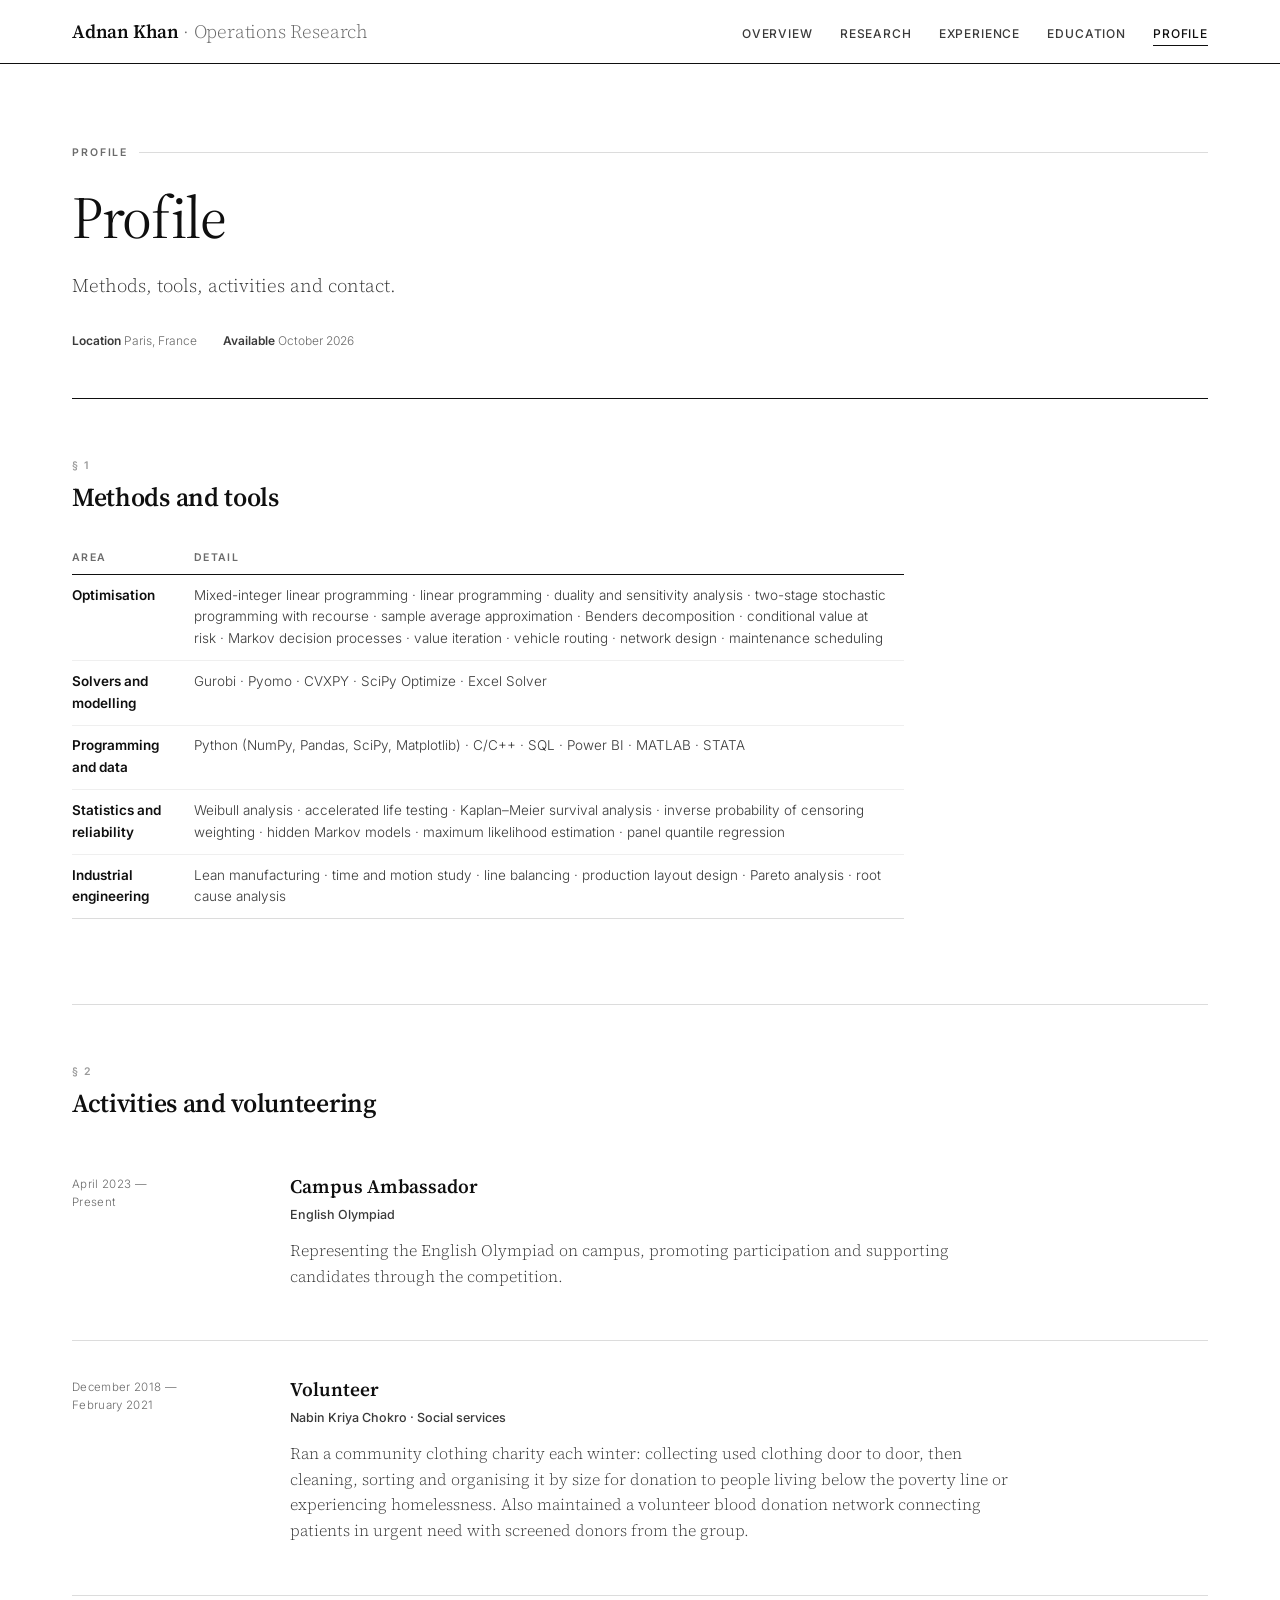
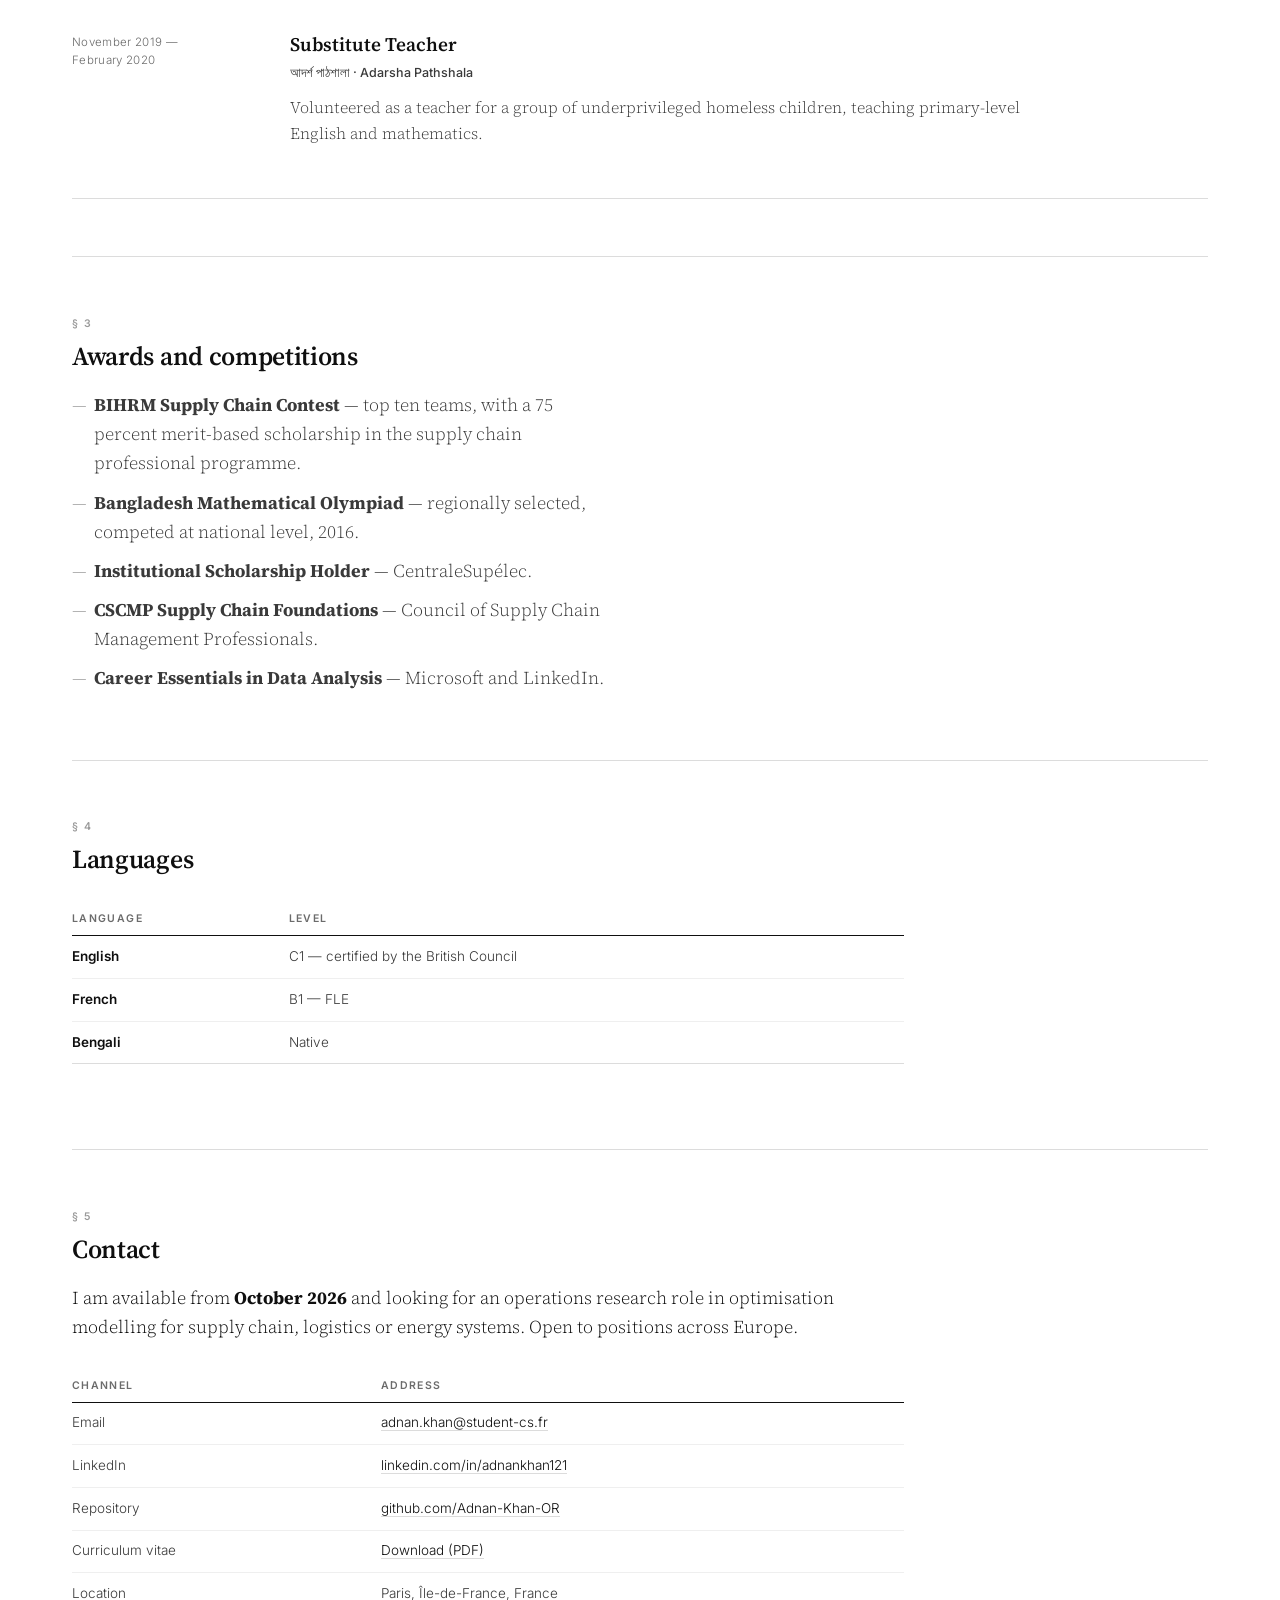
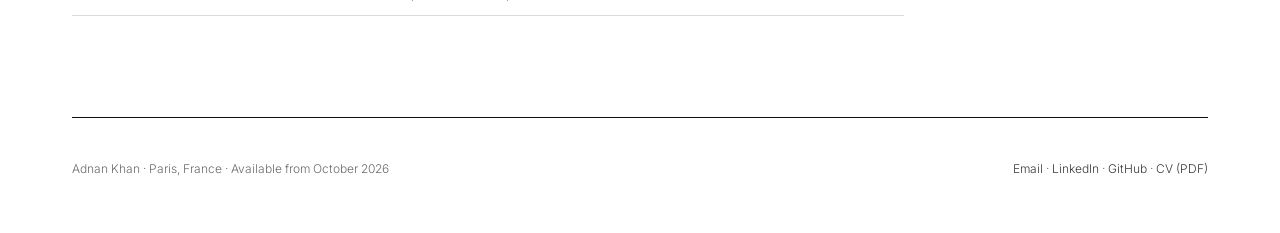
==== about.html @ 4d4992bd "Add files via upload" ====
<!DOCTYPE html>
<html lang="en"><head>
<meta charset="utf-8"><meta name="viewport" content="width=device-width,initial-scale=1">
<title>Profile · Adnan Khan</title>
<meta name="description" content="Methods, tools, activities and contact.">
<link rel="stylesheet" href="style.css">
</head><body>
<header class="masthead"><div class="masthead-in">
<a href="index.html" class="wordmark">Adnan Khan <span>· Operations Research</span></a>
<button class="menu-btn" id="mb">Menu</button>
<nav id="nv"><a href="index.html">Overview</a><a href="research.html">Research</a><a href="experience.html">Experience</a><a href="education.html">Education</a><a href="about.html" aria-current="page">Profile</a></nav>
</div></header>
<div class="container"><div class="page-head"><div class="folio">Profile</div><h1>Profile</h1><p class="standfirst">Methods, tools, activities and contact.</p><div class="byline"><span><b>Location</b> Paris, France</span><span><b>Available</b> October 2026</span></div></div></div><div class="container"><section class="sheet"><div class="sec-no">§ 1</div><h2>Methods and tools</h2><table>
<tr><th>Area</th><th>Detail</th></tr>
<tr><td><b>Optimisation</b></td><td>Mixed-integer linear programming · linear programming · duality and sensitivity analysis · two-stage stochastic programming with recourse · sample average approximation · Benders decomposition · conditional value at risk · Markov decision processes · value iteration · vehicle routing · network design · maintenance scheduling</td></tr>
<tr><td><b>Solvers and modelling</b></td><td>Gurobi · Pyomo · CVXPY · SciPy Optimize · Excel Solver</td></tr>
<tr><td><b>Programming and data</b></td><td>Python (NumPy, Pandas, SciPy, Matplotlib) · C/C++ · SQL · Power BI · MATLAB · STATA</td></tr>
<tr><td><b>Statistics and reliability</b></td><td>Weibull analysis · accelerated life testing · Kaplan–Meier survival analysis · inverse probability of censoring weighting · hidden Markov models · maximum likelihood estimation · panel quantile regression</td></tr>
<tr><td><b>Industrial engineering</b></td><td>Lean manufacturing · time and motion study · line balancing · production layout design · Pareto analysis · root cause analysis</td></tr></table></section><section class="sheet"><div class="sec-no">§ 2</div><h2>Activities and volunteering</h2>
<div class="record"><div class="when">April 2023 —<br>Present</div><div><h3>Campus Ambassador</h3><div class="org">English Olympiad</div>
<p>Representing the English Olympiad on campus, promoting participation and supporting candidates through the competition.</p></div></div>
<div class="record"><div class="when">December 2018 —<br>February 2021</div><div><h3>Volunteer</h3><div class="org">Nabin Kriya Chokro · Social services</div>
<p>Ran a community clothing charity each winter: collecting used clothing door to door, then cleaning, sorting and organising it by size for donation to people living below the poverty line or experiencing homelessness. Also maintained a volunteer blood donation network connecting patients in urgent need with screened donors from the group.</p></div></div>
<div class="record"><div class="when">November 2019 —<br>February 2020</div><div><h3>Substitute Teacher</h3><div class="org">আদর্শ পাঠশালা · Adarsha Pathshala</div>
<p>Volunteered as a teacher for a group of underprivileged homeless children, teaching primary-level English and mathematics.</p></div></div></section><section class="sheet"><div class="sec-no">§ 3</div><h2>Awards and competitions</h2><ul class="plain">
<li><b>BIHRM Supply Chain Contest</b> — top ten teams, with a 75 percent merit-based scholarship in the supply chain professional programme.</li>
<li><b>Bangladesh Mathematical Olympiad</b> — regionally selected, competed at national level, 2016.</li>
<li><b>Institutional Scholarship Holder</b> — CentraleSupélec.</li>
<li><b>CSCMP Supply Chain Foundations</b> — Council of Supply Chain Management Professionals.</li>
<li><b>Career Essentials in Data Analysis</b> — Microsoft and LinkedIn.</li></ul></section><section class="sheet"><div class="sec-no">§ 4</div><h2>Languages</h2><table><tr><th>Language</th><th>Level</th></tr>
<tr><td><b>English</b></td><td>C1 — certified by the British Council</td></tr>
<tr><td><b>French</b></td><td>B1 — FLE</td></tr>
<tr><td><b>Bengali</b></td><td>Native</td></tr></table></section><section class="sheet"><div class="sec-no">§ 5</div><h2>Contact</h2><p class="wide">I am available from <b>October 2026</b> and looking for an operations research role in optimisation modelling for supply chain, logistics or energy systems. Open to positions across Europe.</p>
<table><tr><th>Channel</th><th>Address</th></tr>
<tr><td>Email</td><td><a href="mailto:adnan.khan@student-cs.fr">adnan.khan@student-cs.fr</a></td></tr>
<tr><td>LinkedIn</td><td><a href="https://linkedin.com/in/adnankhan121">linkedin.com/in/adnankhan121</a></td></tr>
<tr><td>Repository</td><td><a href="https://github.com/Adnan-Khan-OR">github.com/Adnan-Khan-OR</a></td></tr>
<tr><td>Curriculum vitae</td><td><a href="Adnan-Khan-CV.pdf">Download (PDF)</a></td></tr>
<tr><td>Location</td><td>Paris, Île-de-France, France</td></tr></table></section></div>
<div class="container"><div class="colophon">
<span>Adnan Khan · Paris, France · Available from October 2026</span>
<span><a href="mailto:adnan.khan@student-cs.fr">Email</a> · <a href="https://linkedin.com/in/adnankhan121">LinkedIn</a> · <a href="https://github.com/Adnan-Khan-OR">GitHub</a> · <a href="Adnan-Khan-CV.pdf">CV (PDF)</a></span>
</div></div>
<script>document.getElementById('mb').onclick=()=>document.getElementById('nv').classList.toggle('open');</script>
</body></html>
---- style.css ----
/* Adnan Khan — academic/journal portfolio. Black and white only. */
@import url('https://fonts.googleapis.com/css2?family=Source+Serif+4:ital,opsz,wght@0,8..60,300;0,8..60,400;0,8..60,600;0,8..60,700;1,8..60,300;1,8..60,400&family=Inter:wght@400;500;600&display=swap');

:root{
  --paper:#FFFFFF; --ink:#0F0F0F; --ink-2:#3A3A3A; --ink-3:#6B6B6B; --ink-4:#9A9A9A;
  --rule:#DCDCDC; --rule-2:#EFEFEF; --wash:#F7F7F5;
  --serif:'Source Serif 4',Georgia,'Times New Roman',serif;
  --sans:'Inter',system-ui,-apple-system,sans-serif;
  --measure:34rem;
}
*{box-sizing:border-box;margin:0;padding:0}
html{-webkit-text-size-adjust:100%}
body{background:var(--paper);color:var(--ink);font-family:var(--serif);font-size:18px;line-height:1.62;
  font-weight:300;-webkit-font-smoothing:antialiased;text-rendering:optimizeLegibility}
img{max-width:100%;display:block}
a{color:var(--ink);text-decoration:none;border-bottom:1px solid var(--rule);transition:border-color .18s}
a:hover{border-bottom-color:var(--ink)}

.label{font-family:var(--sans);font-size:10.5px;font-weight:600;letter-spacing:.16em;text-transform:uppercase;color:var(--ink-3)}
.container{max-width:76rem;margin:0 auto;padding:0 2.5rem}
.narrow{max-width:var(--measure)}

/* ---------- masthead ---------- */
.masthead{border-bottom:1px solid var(--ink);position:sticky;top:0;background:var(--paper);z-index:60}
.masthead-in{max-width:76rem;margin:0 auto;padding:1rem 2.5rem;display:flex;align-items:baseline;justify-content:space-between;gap:2rem}
.wordmark{font-family:var(--serif);font-size:1.18rem;font-weight:600;letter-spacing:-.01em;border:0}
.wordmark span{font-weight:300;color:var(--ink-3)}
.masthead nav{display:flex;gap:1.7rem;flex-wrap:wrap}
.masthead nav a{font-family:var(--sans);font-size:12px;font-weight:500;letter-spacing:.07em;text-transform:uppercase;
  color:var(--ink-2);border:0;padding-bottom:2px;border-bottom:1px solid transparent}
.masthead nav a:hover,.masthead nav a[aria-current]{border-bottom-color:var(--ink);color:var(--ink)}
.menu-btn{display:none;font-family:var(--sans);font-size:12px;letter-spacing:.1em;text-transform:uppercase;
  background:none;border:1px solid var(--rule);padding:.35rem .7rem;cursor:pointer}

/* ---------- page head ---------- */
.page-head{padding:5rem 0 3rem;border-bottom:1px solid var(--ink)}
.folio{font-family:var(--sans);font-size:10.5px;font-weight:600;letter-spacing:.18em;text-transform:uppercase;
  color:var(--ink-3);margin-bottom:1.6rem;display:flex;gap:.7rem;align-items:center}
.folio::after{content:'';flex:1;height:1px;background:var(--rule)}
h1{font-family:var(--serif);font-weight:400;font-size:clamp(2.3rem,5.2vw,3.7rem);line-height:1.08;letter-spacing:-.022em;margin-bottom:1.3rem}
.standfirst{font-size:1.18rem;color:var(--ink-2);max-width:44rem;font-weight:300;line-height:1.55}
.byline{font-family:var(--sans);font-size:12px;color:var(--ink-3);margin-top:1.9rem;display:flex;gap:1.6rem;flex-wrap:wrap}
.byline b{font-weight:600;color:var(--ink-2)}

/* ---------- structure ---------- */
section.sheet{padding:3.6rem 0;border-bottom:1px solid var(--rule)}
section.sheet:last-of-type{border-bottom:0}
.sec-no{font-family:var(--sans);font-size:10.5px;font-weight:600;letter-spacing:.16em;color:var(--ink-4);margin-bottom:.55rem}
h2{font-family:var(--serif);font-weight:600;font-size:1.62rem;letter-spacing:-.012em;margin-bottom:1.15rem;line-height:1.2}
h3{font-family:var(--serif);font-weight:600;font-size:1.16rem;margin:2rem 0 .6rem}
p{margin-bottom:1.05rem;max-width:var(--measure)}
p.wide{max-width:52rem}
.lead::first-letter{font-size:3.1rem;line-height:.82;float:left;padding:.1rem .55rem .1rem 0;font-weight:400}

/* two column */
.cols{display:grid;grid-template-columns:1fr 1fr;gap:3.2rem}
.cols-side{display:grid;grid-template-columns:1fr 17rem;gap:3.4rem;align-items:start}
.aside{font-family:var(--sans);font-size:13px;line-height:1.6;color:var(--ink-2);border-top:2px solid var(--ink);padding-top:.9rem}
.aside dt{font-size:10.5px;font-weight:600;letter-spacing:.13em;text-transform:uppercase;color:var(--ink-4);margin-top:1.05rem}
.aside dt:first-child{margin-top:0}
.aside dd{margin-bottom:.15rem}

/* figures */
figure{margin:2.1rem 0;max-width:52rem}
figure img{border:1px solid var(--rule)}
figcaption{font-family:var(--sans);font-size:12.5px;color:var(--ink-3);margin-top:.7rem;line-height:1.5;padding-left:0}
figcaption b{color:var(--ink);font-weight:600}
.fig-frame{border:1px solid var(--rule);padding:1.6rem;background:var(--paper)}

/* data table */
table{width:100%;border-collapse:collapse;margin:1.7rem 0;font-family:var(--sans);font-size:13.5px;max-width:52rem}
th{text-align:left;font-weight:600;font-size:10.5px;letter-spacing:.13em;text-transform:uppercase;color:var(--ink-3);
  border-bottom:1.5px solid var(--ink);padding:.5rem .9rem .5rem 0}
td{padding:.62rem .9rem .62rem 0;border-bottom:1px solid var(--rule-2);color:var(--ink-2);vertical-align:top}
td b{color:var(--ink);font-weight:600}
tr:last-child td{border-bottom:1px solid var(--rule)}

/* metrics */
.metrics{display:grid;grid-template-columns:repeat(auto-fit,minmax(9.5rem,1fr));gap:0;border-top:2px solid var(--ink);
  border-bottom:1px solid var(--rule);margin:2rem 0;max-width:52rem}
.metric{padding:1.15rem 1.3rem 1.15rem 0;border-right:1px solid var(--rule-2)}
.metric:last-child{border-right:0}
.metric .n{font-family:var(--serif);font-size:1.85rem;font-weight:400;line-height:1;letter-spacing:-.02em}
.metric .l{font-family:var(--sans);font-size:10.5px;font-weight:500;letter-spacing:.1em;text-transform:uppercase;color:var(--ink-3);margin-top:.42rem}

/* lists */
ul.plain{list-style:none;max-width:var(--measure)}
ul.plain li{padding-left:1.4rem;position:relative;margin-bottom:.62rem;color:var(--ink-2)}
ul.plain li::before{content:'—';position:absolute;left:0;color:var(--ink-4)}
ol.num{list-style:none;counter-reset:n;max-width:var(--measure)}
ol.num li{counter-increment:n;padding-left:2.1rem;position:relative;margin-bottom:.8rem;color:var(--ink-2)}
ol.num li::before{content:counter(n,decimal-leading-zero);position:absolute;left:0;font-family:var(--sans);
  font-size:11px;font-weight:600;color:var(--ink-4);top:.28rem;letter-spacing:.06em}

/* index listing */
.entry{display:grid;grid-template-columns:3.2rem 1fr 8.5rem;gap:1.6rem;padding:1.75rem 0;border-bottom:1px solid var(--rule);align-items:baseline}
.entry:first-of-type{border-top:1px solid var(--ink)}
.entry .idx{font-family:var(--sans);font-size:11px;font-weight:600;color:var(--ink-4);letter-spacing:.06em}
.entry h3{margin:0 0 .3rem;font-size:1.2rem}
.entry h3 a{border:0}
.entry h3 a:hover{border-bottom:1px solid var(--ink)}
.entry p{font-size:.95rem;color:var(--ink-3);margin:0;max-width:42rem}
.entry .when{font-family:var(--sans);font-size:11.5px;color:var(--ink-3);text-align:right;letter-spacing:.03em}
.keys{display:flex;gap:.5rem;flex-wrap:wrap;margin-top:.6rem}
.key{font-family:var(--sans);font-size:10.5px;letter-spacing:.05em;color:var(--ink-3);border:1px solid var(--rule);padding:.16rem .5rem}

/* timeline */
.record{display:grid;grid-template-columns:11rem 1fr;gap:2.6rem;padding:2.1rem 0;border-bottom:1px solid var(--rule)}
.record:first-of-type{border-top:1px solid var(--ink)}
.record .when{font-family:var(--sans);font-size:11.5px;color:var(--ink-3);letter-spacing:.03em;line-height:1.55;padding-top:.3rem}
.record h3{margin:0 0 .18rem;font-size:1.2rem}
.record .org{font-family:var(--sans);font-size:12.5px;color:var(--ink-2);margin-bottom:.75rem;font-weight:500}
.record p{max-width:46rem;font-size:1rem;color:var(--ink-2)}

/* diagram */
.diagram{border:1px solid var(--rule);padding:2rem 1.4rem;margin:2.1rem 0;max-width:52rem;overflow-x:auto}
.diagram svg{width:100%;height:auto;min-width:520px;display:block}

/* pull quote / note */
.note{border-left:2px solid var(--ink);padding:.15rem 0 .15rem 1.3rem;margin:1.9rem 0;max-width:44rem;
  font-size:.98rem;color:var(--ink-2);font-style:italic}
.footnote{font-family:var(--sans);font-size:12.5px;color:var(--ink-3);border-top:1px solid var(--rule);
  padding-top:1rem;margin-top:2.6rem;max-width:52rem;line-height:1.6}

/* prev/next */
.pager{display:flex;justify-content:space-between;gap:2rem;padding:2.6rem 0;border-top:1px solid var(--ink);margin-top:1rem}
.pager a{font-family:var(--sans);font-size:12px;letter-spacing:.06em;text-transform:uppercase;border:0;color:var(--ink-2)}
.pager a:hover{color:var(--ink)}

/* colophon */
.colophon{border-top:1px solid var(--ink);padding:2.6rem 0 3.4rem;margin-top:1rem;
  font-family:var(--sans);font-size:12px;color:var(--ink-3);display:flex;justify-content:space-between;gap:2rem;flex-wrap:wrap}
.colophon a{border:0;color:var(--ink-2)}
.colophon a:hover{border-bottom:1px solid var(--ink-3)}

/* placeholder for user assets */
.slot{border:1px dashed var(--ink-4);background:var(--wash);padding:2.2rem 1.4rem;text-align:center;
  font-family:var(--sans);font-size:12px;color:var(--ink-3);letter-spacing:.04em;margin:1.6rem 0;max-width:52rem}

@media(max-width:860px){
  body{font-size:17px}
  .container,.masthead-in{padding-left:1.4rem;padding-right:1.4rem}
  .cols,.cols-side{grid-template-columns:1fr;gap:2.2rem}
  .entry{grid-template-columns:2.2rem 1fr;gap:1rem}
  .entry .when{grid-column:2;text-align:left;margin-top:.4rem}
  .record{grid-template-columns:1fr;gap:.6rem}
  .masthead nav{display:none;width:100%;flex-direction:column;gap:.9rem;padding:1rem 0 .3rem}
  .masthead nav.open{display:flex}
  .masthead-in{flex-wrap:wrap}
  .menu-btn{display:block}
  .page-head{padding:3rem 0 2rem}
}
@media print{.masthead,.pager,.menu-btn{display:none}body{font-size:11pt}}

/* ---------- photography ---------- */
.photo,.pgrid-2 img,.pgrid-3 img,.hero-photo img{
  filter:grayscale(1) contrast(1.04);transition:filter .5s ease}
.photo:hover,.pgrid-2 figure:hover img,.pgrid-3 figure:hover img,.hero-photo:hover img{filter:grayscale(0) contrast(1)}
.hero-grid{display:grid;grid-template-columns:1fr 20rem;gap:3.4rem;align-items:end}
.hero-photo{position:relative}
.hero-photo img{width:100%;border:1px solid var(--rule)}
.hero-photo figcaption{margin-top:.55rem}
.plate{margin:2.2rem 0;max-width:52rem}
.plate img{width:100%;border:1px solid var(--rule)}
.pgrid-2{display:grid;grid-template-columns:1fr 1fr;gap:1.4rem;margin:2.2rem 0;max-width:52rem}
.pgrid-3{display:grid;grid-template-columns:repeat(3,1fr);gap:1.1rem;margin:2.2rem 0;max-width:52rem}
.pgrid-2 figure,.pgrid-3 figure{margin:0}
.pgrid-2 img,.pgrid-3 img{width:100%;height:100%;object-fit:cover;aspect-ratio:4/3;border:1px solid var(--rule)}
.pgrid-3 img{aspect-ratio:1/1}
.ed-photo{float:right;width:13rem;margin:0 0 1.2rem 2rem}
.ed-photo img{width:100%;border:1px solid var(--rule);filter:grayscale(1) contrast(1.04);transition:filter .5s}
.ed-photo:hover img{filter:grayscale(0)}
.ed-photo figcaption{font-family:var(--sans);font-size:11px;color:var(--ink-4);margin-top:.4rem;line-height:1.4}
@media(max-width:860px){
  .hero-grid{grid-template-columns:1fr}
  .hero-photo{max-width:16rem}
  .pgrid-3{grid-template-columns:1fr 1fr}
  .ed-photo{float:none;width:100%;max-width:20rem;margin:1.2rem 0}
}
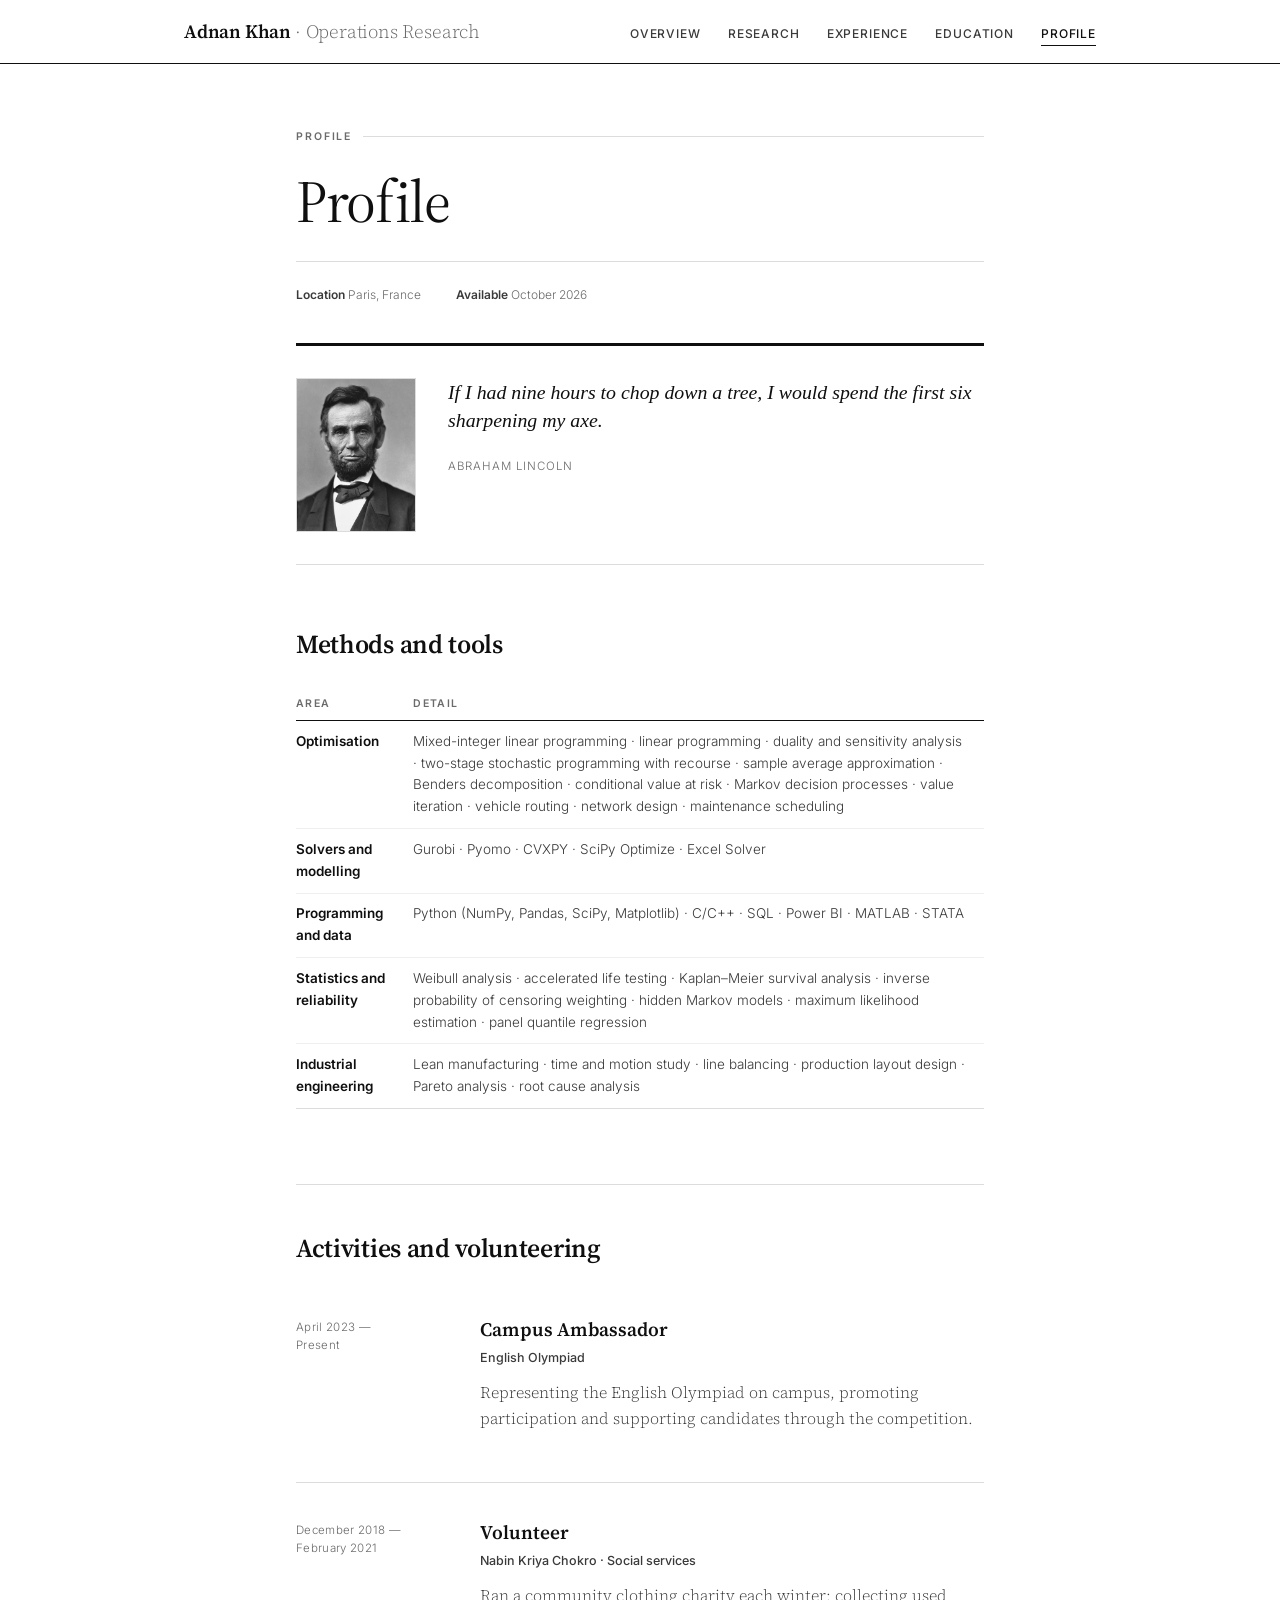
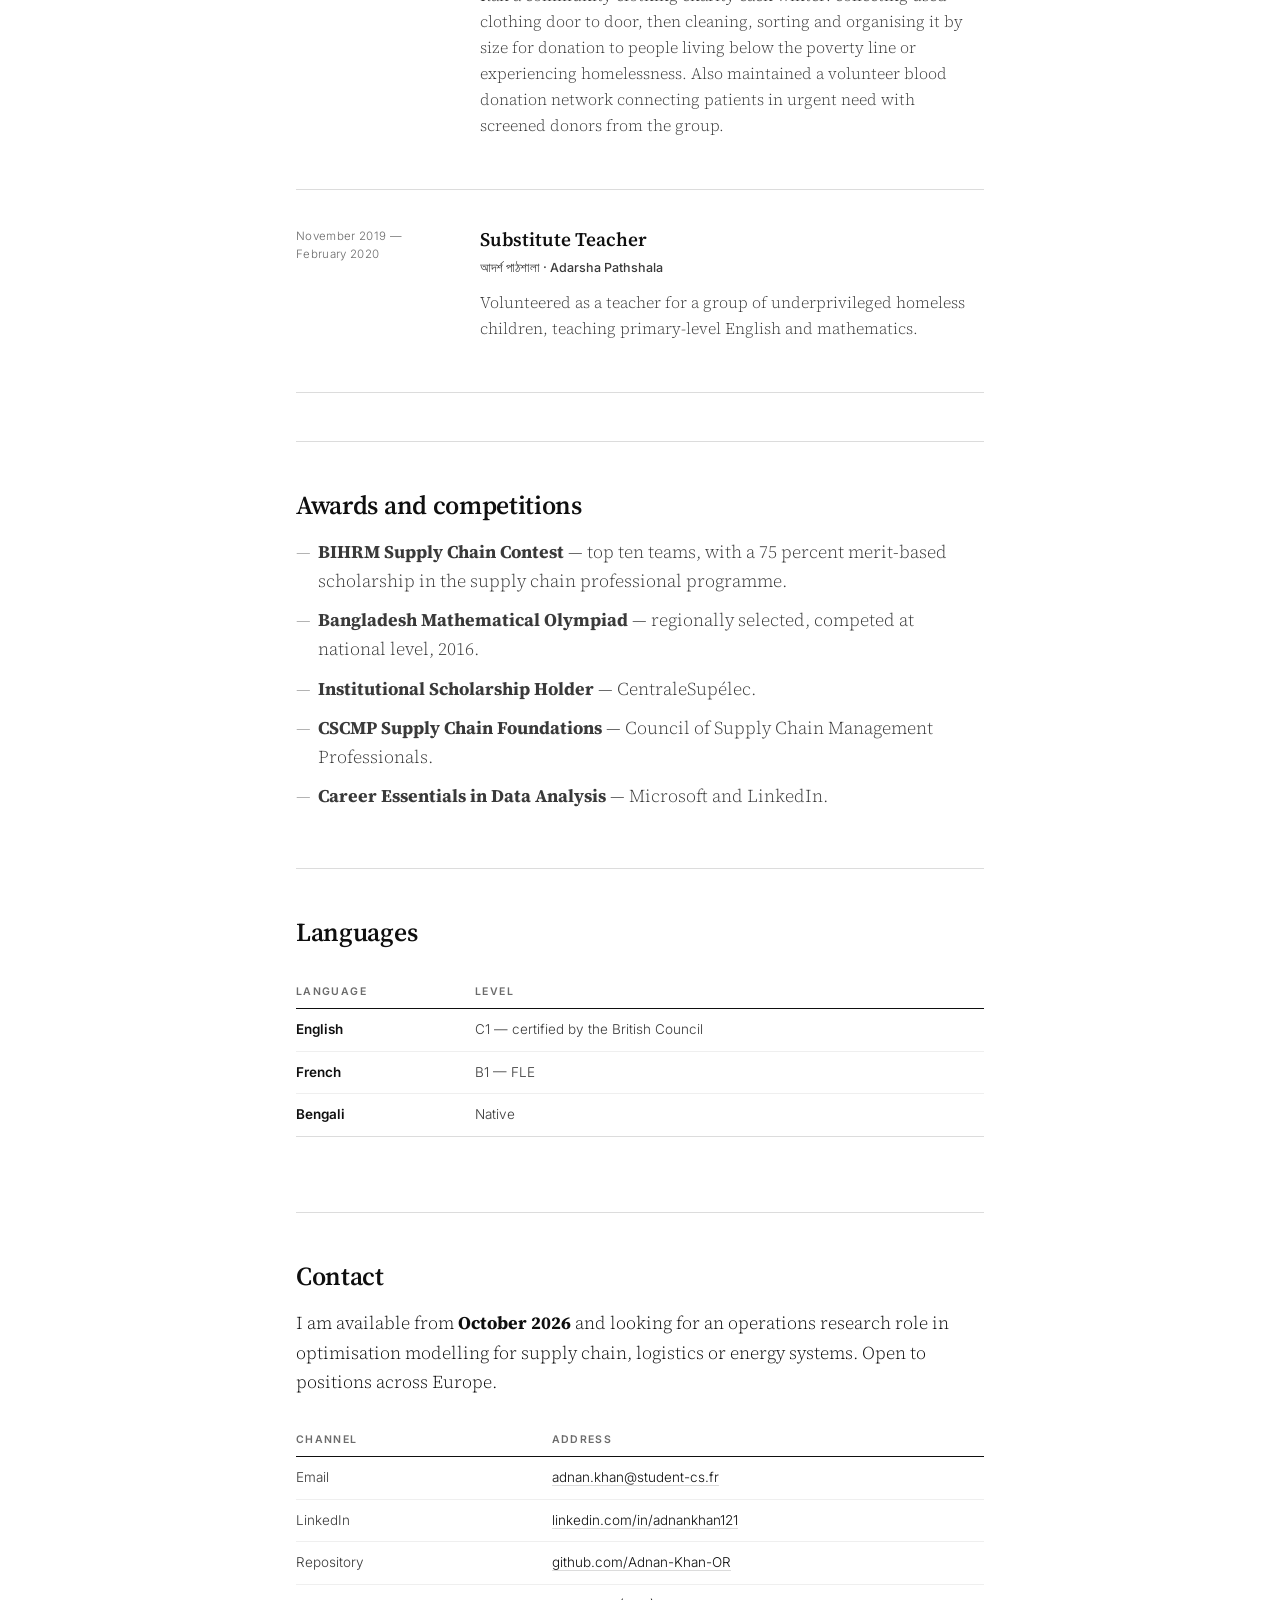
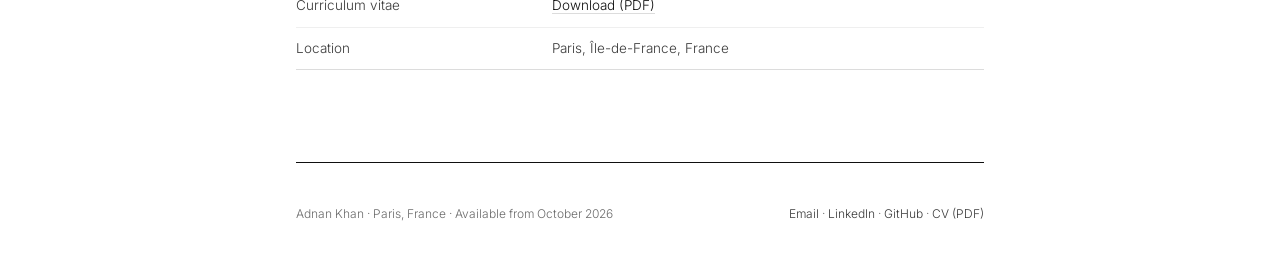
==== commit a2c085e0: "Add files via upload" ====
--- a/about.html
+++ b/about.html
@@ -10,7 +10,7 @@
 <button class="menu-btn" id="mb">Menu</button>
 <nav id="nv"><a href="index.html">Overview</a><a href="research.html">Research</a><a href="experience.html">Experience</a><a href="education.html">Education</a><a href="about.html" aria-current="page">Profile</a></nav>
 </div></header>
-<div class="container"><div class="page-head"><div class="folio">Profile</div><h1>Profile</h1><p class="standfirst">Methods, tools, activities and contact.</p><div class="byline"><span><b>Location</b> Paris, France</span><span><b>Available</b> October 2026</span></div></div></div><div class="container"><section class="sheet"><div class="sec-no">§ 1</div><h2>Methods and tools</h2><table>
+<div class="container"><div class="page-head"><div class="folio">Profile</div><h1>Profile</h1><div class="byline"><span><b>Location</b> Paris, France</span><span><b>Available</b> October 2026</span></div></div></div><div class="container"><div class="quote"><img src="lincoln.jpg" alt="Abraham Lincoln"><div><blockquote>If I had nine hours to chop down a tree, I would spend the first six sharpening my axe.</blockquote><cite>Abraham Lincoln</cite></div></div><section class="sheet"><div class="sec-no">§ 1</div><h2>Methods and tools</h2><table>
 <tr><th>Area</th><th>Detail</th></tr>
 <tr><td><b>Optimisation</b></td><td>Mixed-integer linear programming · linear programming · duality and sensitivity analysis · two-stage stochastic programming with recourse · sample average approximation · Benders decomposition · conditional value at risk · Markov decision processes · value iteration · vehicle routing · network design · maintenance scheduling</td></tr>
 <tr><td><b>Solvers and modelling</b></td><td>Gurobi · Pyomo · CVXPY · SciPy Optimize · Excel Solver</td></tr>
--- a/style.css
+++ b/style.css
@@ -6,7 +6,7 @@
   --rule:#DCDCDC; --rule-2:#EFEFEF; --wash:#F7F7F5;
   --serif:'Source Serif 4',Georgia,'Times New Roman',serif;
   --sans:'Inter',system-ui,-apple-system,sans-serif;
-  --measure:34rem;
+  --measure:100%;
 }
 *{box-sizing:border-box;margin:0;padding:0}
 html{-webkit-text-size-adjust:100%}
@@ -17,12 +17,13 @@
 a:hover{border-bottom-color:var(--ink)}
 
 .label{font-family:var(--sans);font-size:10.5px;font-weight:600;letter-spacing:.16em;text-transform:uppercase;color:var(--ink-3)}
-.container{max-width:76rem;margin:0 auto;padding:0 2.5rem}
+.container{max-width:47rem;margin:0 auto;padding:0 2rem}
+.container.wide{max-width:62rem}
 .narrow{max-width:var(--measure)}
 
 /* ---------- masthead ---------- */
 .masthead{border-bottom:1px solid var(--ink);position:sticky;top:0;background:var(--paper);z-index:60}
-.masthead-in{max-width:76rem;margin:0 auto;padding:1rem 2.5rem;display:flex;align-items:baseline;justify-content:space-between;gap:2rem}
+.masthead-in{max-width:62rem;margin:0 auto;padding:1rem 2.5rem;display:flex;align-items:baseline;justify-content:space-between;gap:2rem}
 .wordmark{font-family:var(--serif);font-size:1.18rem;font-weight:600;letter-spacing:-.01em;border:0}
 .wordmark span{font-weight:300;color:var(--ink-3)}
 .masthead nav{display:flex;gap:1.7rem;flex-wrap:wrap}
@@ -38,7 +39,7 @@
   color:var(--ink-3);margin-bottom:1.6rem;display:flex;gap:.7rem;align-items:center}
 .folio::after{content:'';flex:1;height:1px;background:var(--rule)}
 h1{font-family:var(--serif);font-weight:400;font-size:clamp(2.3rem,5.2vw,3.7rem);line-height:1.08;letter-spacing:-.022em;margin-bottom:1.3rem}
-.standfirst{font-size:1.18rem;color:var(--ink-2);max-width:44rem;font-weight:300;line-height:1.55}
+.standfirst{font-size:1.18rem;color:var(--ink-2);max-width:var(--measure);font-weight:300;line-height:1.55}
 .byline{font-family:var(--sans);font-size:12px;color:var(--ink-3);margin-top:1.9rem;display:flex;gap:1.6rem;flex-wrap:wrap}
 .byline b{font-weight:600;color:var(--ink-2)}
 
@@ -49,26 +50,26 @@
 h2{font-family:var(--serif);font-weight:600;font-size:1.62rem;letter-spacing:-.012em;margin-bottom:1.15rem;line-height:1.2}
 h3{font-family:var(--serif);font-weight:600;font-size:1.16rem;margin:2rem 0 .6rem}
 p{margin-bottom:1.05rem;max-width:var(--measure)}
-p.wide{max-width:52rem}
+p.wide{max-width:100%}
 .lead::first-letter{font-size:3.1rem;line-height:.82;float:left;padding:.1rem .55rem .1rem 0;font-weight:400}
 
 /* two column */
 .cols{display:grid;grid-template-columns:1fr 1fr;gap:3.2rem}
-.cols-side{display:grid;grid-template-columns:1fr 17rem;gap:3.4rem;align-items:start}
+.cols-side{display:grid;grid-template-columns:1fr 15rem;gap:2.8rem;align-items:start}
 .aside{font-family:var(--sans);font-size:13px;line-height:1.6;color:var(--ink-2);border-top:2px solid var(--ink);padding-top:.9rem}
 .aside dt{font-size:10.5px;font-weight:600;letter-spacing:.13em;text-transform:uppercase;color:var(--ink-4);margin-top:1.05rem}
 .aside dt:first-child{margin-top:0}
 .aside dd{margin-bottom:.15rem}
 
 /* figures */
-figure{margin:2.1rem 0;max-width:52rem}
+figure{margin:2.1rem 0;max-width:100%}
 figure img{border:1px solid var(--rule)}
 figcaption{font-family:var(--sans);font-size:12.5px;color:var(--ink-3);margin-top:.7rem;line-height:1.5;padding-left:0}
 figcaption b{color:var(--ink);font-weight:600}
 .fig-frame{border:1px solid var(--rule);padding:1.6rem;background:var(--paper)}
 
 /* data table */
-table{width:100%;border-collapse:collapse;margin:1.7rem 0;font-family:var(--sans);font-size:13.5px;max-width:52rem}
+table{width:100%;border-collapse:collapse;margin:1.7rem 0;font-family:var(--sans);font-size:13.5px;max-width:100%}
 th{text-align:left;font-weight:600;font-size:10.5px;letter-spacing:.13em;text-transform:uppercase;color:var(--ink-3);
   border-bottom:1.5px solid var(--ink);padding:.5rem .9rem .5rem 0}
 td{padding:.62rem .9rem .62rem 0;border-bottom:1px solid var(--rule-2);color:var(--ink-2);vertical-align:top}
@@ -77,7 +78,7 @@
 
 /* metrics */
 .metrics{display:grid;grid-template-columns:repeat(auto-fit,minmax(9.5rem,1fr));gap:0;border-top:2px solid var(--ink);
-  border-bottom:1px solid var(--rule);margin:2rem 0;max-width:52rem}
+  border-bottom:1px solid var(--rule);margin:2rem 0;max-width:100%}
 .metric{padding:1.15rem 1.3rem 1.15rem 0;border-right:1px solid var(--rule-2)}
 .metric:last-child{border-right:0}
 .metric .n{font-family:var(--serif);font-size:1.85rem;font-weight:400;line-height:1;letter-spacing:-.02em}
@@ -99,7 +100,7 @@
 .entry h3{margin:0 0 .3rem;font-size:1.2rem}
 .entry h3 a{border:0}
 .entry h3 a:hover{border-bottom:1px solid var(--ink)}
-.entry p{font-size:.95rem;color:var(--ink-3);margin:0;max-width:42rem}
+.entry p{font-size:.95rem;color:var(--ink-3);margin:0;max-width:var(--measure)}
 .entry .when{font-family:var(--sans);font-size:11.5px;color:var(--ink-3);text-align:right;letter-spacing:.03em}
 .keys{display:flex;gap:.5rem;flex-wrap:wrap;margin-top:.6rem}
 .key{font-family:var(--sans);font-size:10.5px;letter-spacing:.05em;color:var(--ink-3);border:1px solid var(--rule);padding:.16rem .5rem}
@@ -110,17 +111,17 @@
 .record .when{font-family:var(--sans);font-size:11.5px;color:var(--ink-3);letter-spacing:.03em;line-height:1.55;padding-top:.3rem}
 .record h3{margin:0 0 .18rem;font-size:1.2rem}
 .record .org{font-family:var(--sans);font-size:12.5px;color:var(--ink-2);margin-bottom:.75rem;font-weight:500}
-.record p{max-width:46rem;font-size:1rem;color:var(--ink-2)}
+.record p{max-width:var(--measure);font-size:1rem;color:var(--ink-2)}
 
 /* diagram */
-.diagram{border:1px solid var(--rule);padding:2rem 1.4rem;margin:2.1rem 0;max-width:52rem;overflow-x:auto}
+.diagram{border:1px solid var(--rule);padding:2rem 1.4rem;margin:2.1rem 0;max-width:100%;overflow-x:auto}
 .diagram svg{width:100%;height:auto;min-width:520px;display:block}
 
 /* pull quote / note */
-.note{border-left:2px solid var(--ink);padding:.15rem 0 .15rem 1.3rem;margin:1.9rem 0;max-width:44rem;
+.note{border-left:2px solid var(--ink);padding:.15rem 0 .15rem 1.3rem;margin:1.9rem 0;max-width:var(--measure);
   font-size:.98rem;color:var(--ink-2);font-style:italic}
 .footnote{font-family:var(--sans);font-size:12.5px;color:var(--ink-3);border-top:1px solid var(--rule);
-  padding-top:1rem;margin-top:2.6rem;max-width:52rem;line-height:1.6}
+  padding-top:1rem;margin-top:2.6rem;max-width:100%;line-height:1.6}
 
 /* prev/next */
 .pager{display:flex;justify-content:space-between;gap:2rem;padding:2.6rem 0;border-top:1px solid var(--ink);margin-top:1rem}
@@ -135,7 +136,7 @@
 
 /* placeholder for user assets */
 .slot{border:1px dashed var(--ink-4);background:var(--wash);padding:2.2rem 1.4rem;text-align:center;
-  font-family:var(--sans);font-size:12px;color:var(--ink-3);letter-spacing:.04em;margin:1.6rem 0;max-width:52rem}
+  font-family:var(--sans);font-size:12px;color:var(--ink-3);letter-spacing:.04em;margin:1.6rem 0;max-width:100%}
 
 @media(max-width:860px){
   body{font-size:17px}
@@ -153,23 +154,20 @@
 @media print{.masthead,.pager,.menu-btn{display:none}body{font-size:11pt}}
 
 /* ---------- photography ---------- */
-.photo,.pgrid-2 img,.pgrid-3 img,.hero-photo img{
-  filter:grayscale(1) contrast(1.04);transition:filter .5s ease}
-.photo:hover,.pgrid-2 figure:hover img,.pgrid-3 figure:hover img,.hero-photo:hover img{filter:grayscale(0) contrast(1)}
-.hero-grid{display:grid;grid-template-columns:1fr 20rem;gap:3.4rem;align-items:end}
+.photo,.pgrid-2 img,.pgrid-3 img,.hero-photo img{filter:none}
+.hero-grid{display:grid;grid-template-columns:1fr 17rem;gap:3rem;align-items:start}
 .hero-photo{position:relative}
 .hero-photo img{width:100%;border:1px solid var(--rule)}
 .hero-photo figcaption{margin-top:.55rem}
-.plate{margin:2.2rem 0;max-width:52rem}
+.plate{margin:2.2rem 0;max-width:100%}
 .plate img{width:100%;border:1px solid var(--rule)}
-.pgrid-2{display:grid;grid-template-columns:1fr 1fr;gap:1.4rem;margin:2.2rem 0;max-width:52rem}
-.pgrid-3{display:grid;grid-template-columns:repeat(3,1fr);gap:1.1rem;margin:2.2rem 0;max-width:52rem}
+.pgrid-2{display:grid;grid-template-columns:1fr 1fr;gap:1.4rem;margin:2.2rem 0;max-width:100%}
+.pgrid-3{display:grid;grid-template-columns:repeat(3,1fr);gap:1.1rem;margin:2.2rem 0;max-width:100%}
 .pgrid-2 figure,.pgrid-3 figure{margin:0}
 .pgrid-2 img,.pgrid-3 img{width:100%;height:100%;object-fit:cover;aspect-ratio:4/3;border:1px solid var(--rule)}
 .pgrid-3 img{aspect-ratio:1/1}
 .ed-photo{float:right;width:13rem;margin:0 0 1.2rem 2rem}
-.ed-photo img{width:100%;border:1px solid var(--rule);filter:grayscale(1) contrast(1.04);transition:filter .5s}
-.ed-photo:hover img{filter:grayscale(0)}
+.ed-photo img{width:100%;border:1px solid var(--rule)}
 .ed-photo figcaption{font-family:var(--sans);font-size:11px;color:var(--ink-4);margin-top:.4rem;line-height:1.4}
 @media(max-width:860px){
   .hero-grid{grid-template-columns:1fr}
@@ -177,3 +175,59 @@
   .pgrid-3{grid-template-columns:1fr 1fr}
   .ed-photo{float:none;width:100%;max-width:20rem;margin:1.2rem 0}
 }
+
+/* ---------- welcome block ---------- */
+.welcome{padding:3.4rem 0 0}
+.welcome-grid{display:grid;grid-template-columns:1fr 17rem;gap:3rem;align-items:start}
+.hello{font-family:var(--serif);font-size:2rem;font-weight:400;letter-spacing:-.02em;margin-bottom:1.1rem}
+.welcome p{font-size:1.06rem;color:var(--ink-2);max-width:var(--measure);margin-bottom:.95rem}
+.welcome p:last-of-type{margin-bottom:0}
+.welcome .sig{font-family:var(--sans);font-size:12px;letter-spacing:.06em;color:var(--ink-3);margin-top:1.6rem}
+.standing{position:sticky;top:6rem}
+.standing img{width:100%;border:1px solid var(--rule)}
+.standing figcaption{font-family:var(--sans);font-size:11px;color:var(--ink-4);margin-top:.5rem;line-height:1.45}
+@media(max-width:860px){.welcome-grid{grid-template-columns:1fr}.standing{position:static;max-width:15rem}}
+
+/* ---------- alignment overhaul ---------- */
+p,ul.plain,ol.num,.standfirst,.welcome p,.note,.footnote,figure,table,.metrics,.diagram,
+.thesis ul,.thesis li,.entry p,.record p,.sec-head p,.aside{max-width:100%}
+.page-head{padding:4rem 0 2.4rem}
+h1{max-width:100%}
+.standfirst{font-size:1.14rem}
+.byline{display:flex;gap:1.4rem 2.2rem;flex-wrap:wrap;padding-top:1.4rem;border-top:1px solid var(--rule);margin-top:1.7rem}
+.sec-no{display:none}
+h2{margin-bottom:1rem}
+section.sheet{padding:3rem 0}
+.cols-side{grid-template-columns:1fr;gap:2rem}
+.aside{border-top:1px solid var(--rule);padding-top:1rem;display:grid;grid-template-columns:1fr 1fr;gap:.2rem 2rem}
+.entry{grid-template-columns:1fr 8.5rem;gap:1.4rem}
+.entry .idx{display:none}
+.record{grid-template-columns:9.5rem 1fr;gap:2rem}
+.pgrid-3{grid-template-columns:repeat(3,1fr)}
+.diagram{padding:1.5rem 1rem}
+.diagram svg{min-width:430px}
+.ed-photo{width:11rem;margin:0 0 1rem 1.6rem}
+
+/* quote block */
+.quote{border-top:2px solid var(--ink);border-bottom:1px solid var(--rule);padding:2rem 0;margin:0 0 1rem;
+  display:grid;grid-template-columns:7.5rem 1fr;gap:2rem;align-items:start}
+.quote img{width:100%;border:1px solid var(--rule)}
+.quote blockquote{font-family:var(--serif);font-size:1.24rem;font-weight:300;line-height:1.45;font-style:italic;color:var(--ink);margin-bottom:.9rem}
+.quote cite{font-family:var(--sans);font-size:11.5px;font-style:normal;letter-spacing:.09em;text-transform:uppercase;color:var(--ink-3)}
+
+/* contact card on front page */
+.contact-card{border-top:2px solid var(--ink);border-bottom:1px solid var(--rule);padding:1.6rem 0;margin:2.6rem 0 0;
+  display:grid;grid-template-columns:repeat(auto-fit,minmax(11rem,1fr));gap:1.3rem 2rem}
+.contact-card dt{font-family:var(--sans);font-size:10px;font-weight:600;letter-spacing:.14em;text-transform:uppercase;color:var(--ink-4);margin-bottom:.28rem}
+.contact-card dd{font-size:.97rem;color:var(--ink-2);word-break:break-word}
+.contact-card dd a{border-bottom-color:var(--rule)}
+
+@media(max-width:860px){
+  .quote{grid-template-columns:1fr}
+  .quote img{max-width:9rem}
+  .record{grid-template-columns:1fr;gap:.5rem}
+  .entry{grid-template-columns:1fr}
+  .entry .when{text-align:left}
+  .aside{grid-template-columns:1fr}
+  .pgrid-3{grid-template-columns:1fr 1fr}
+}
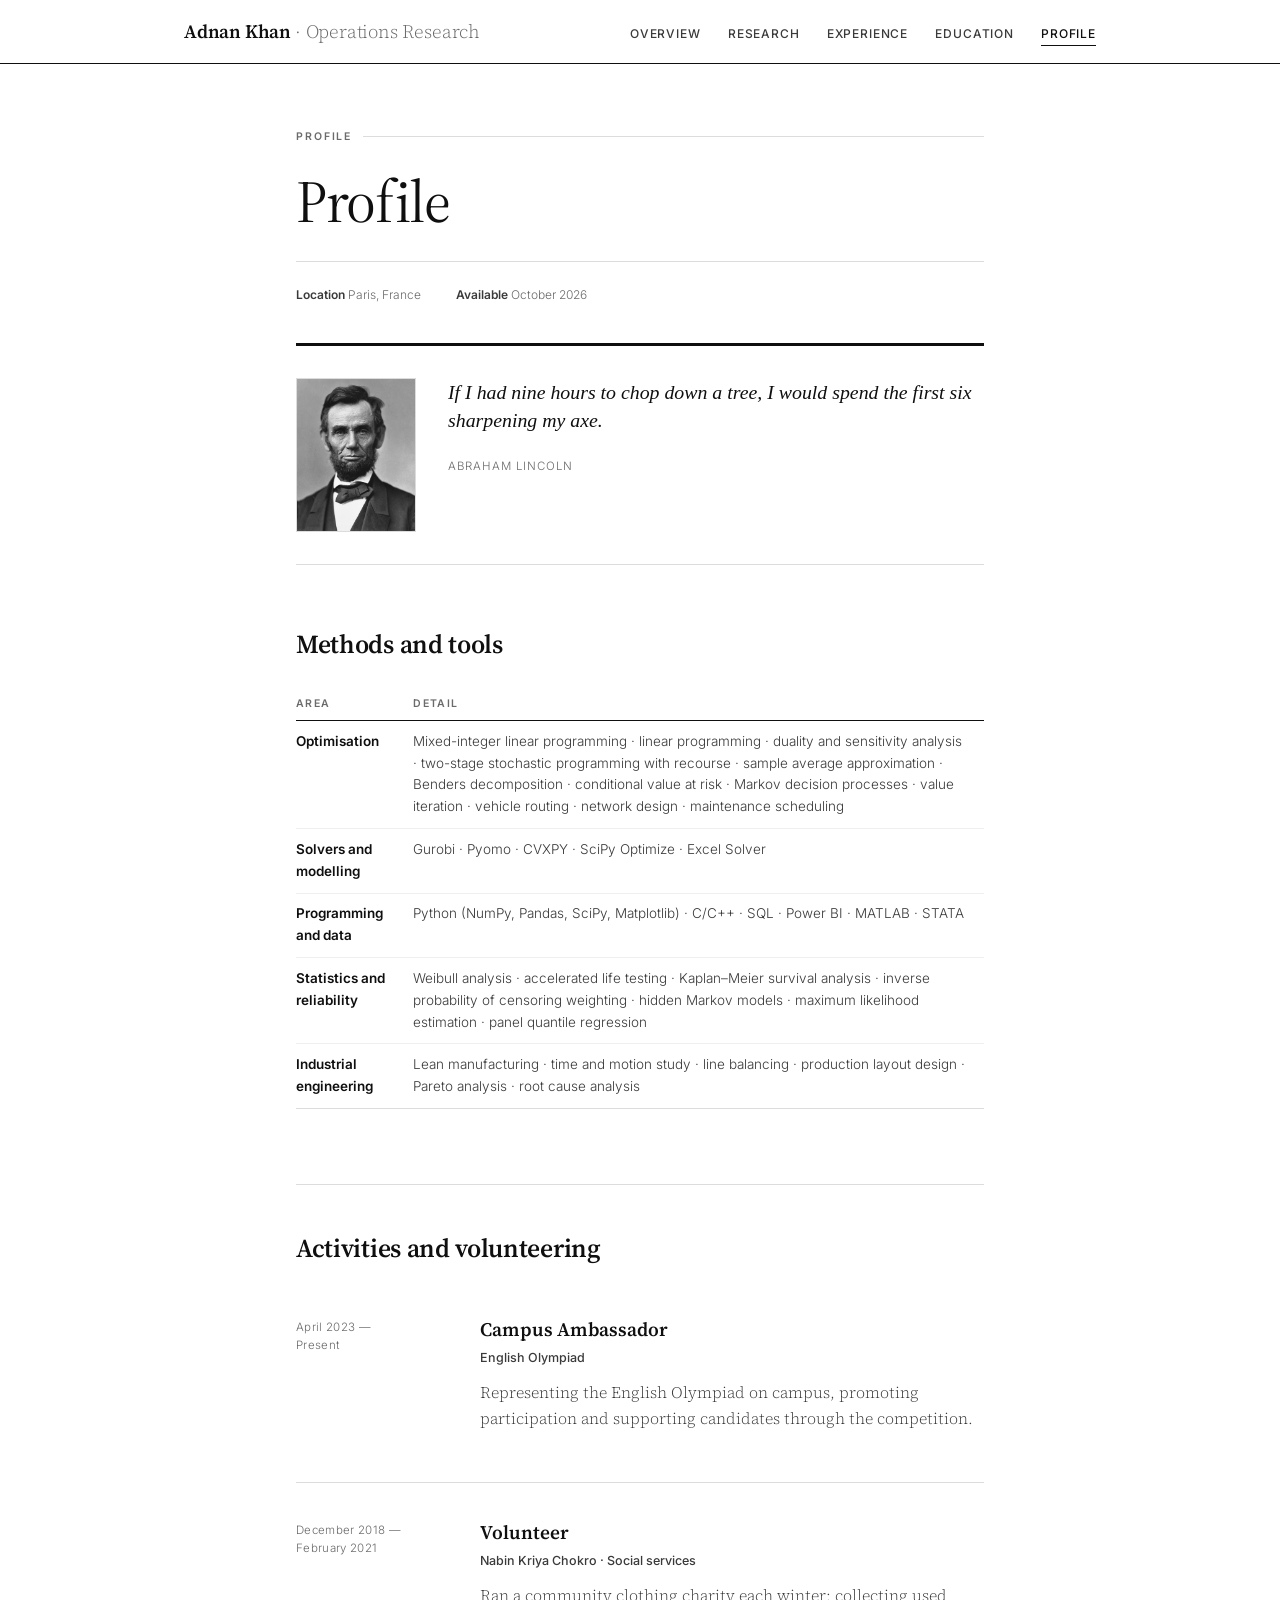
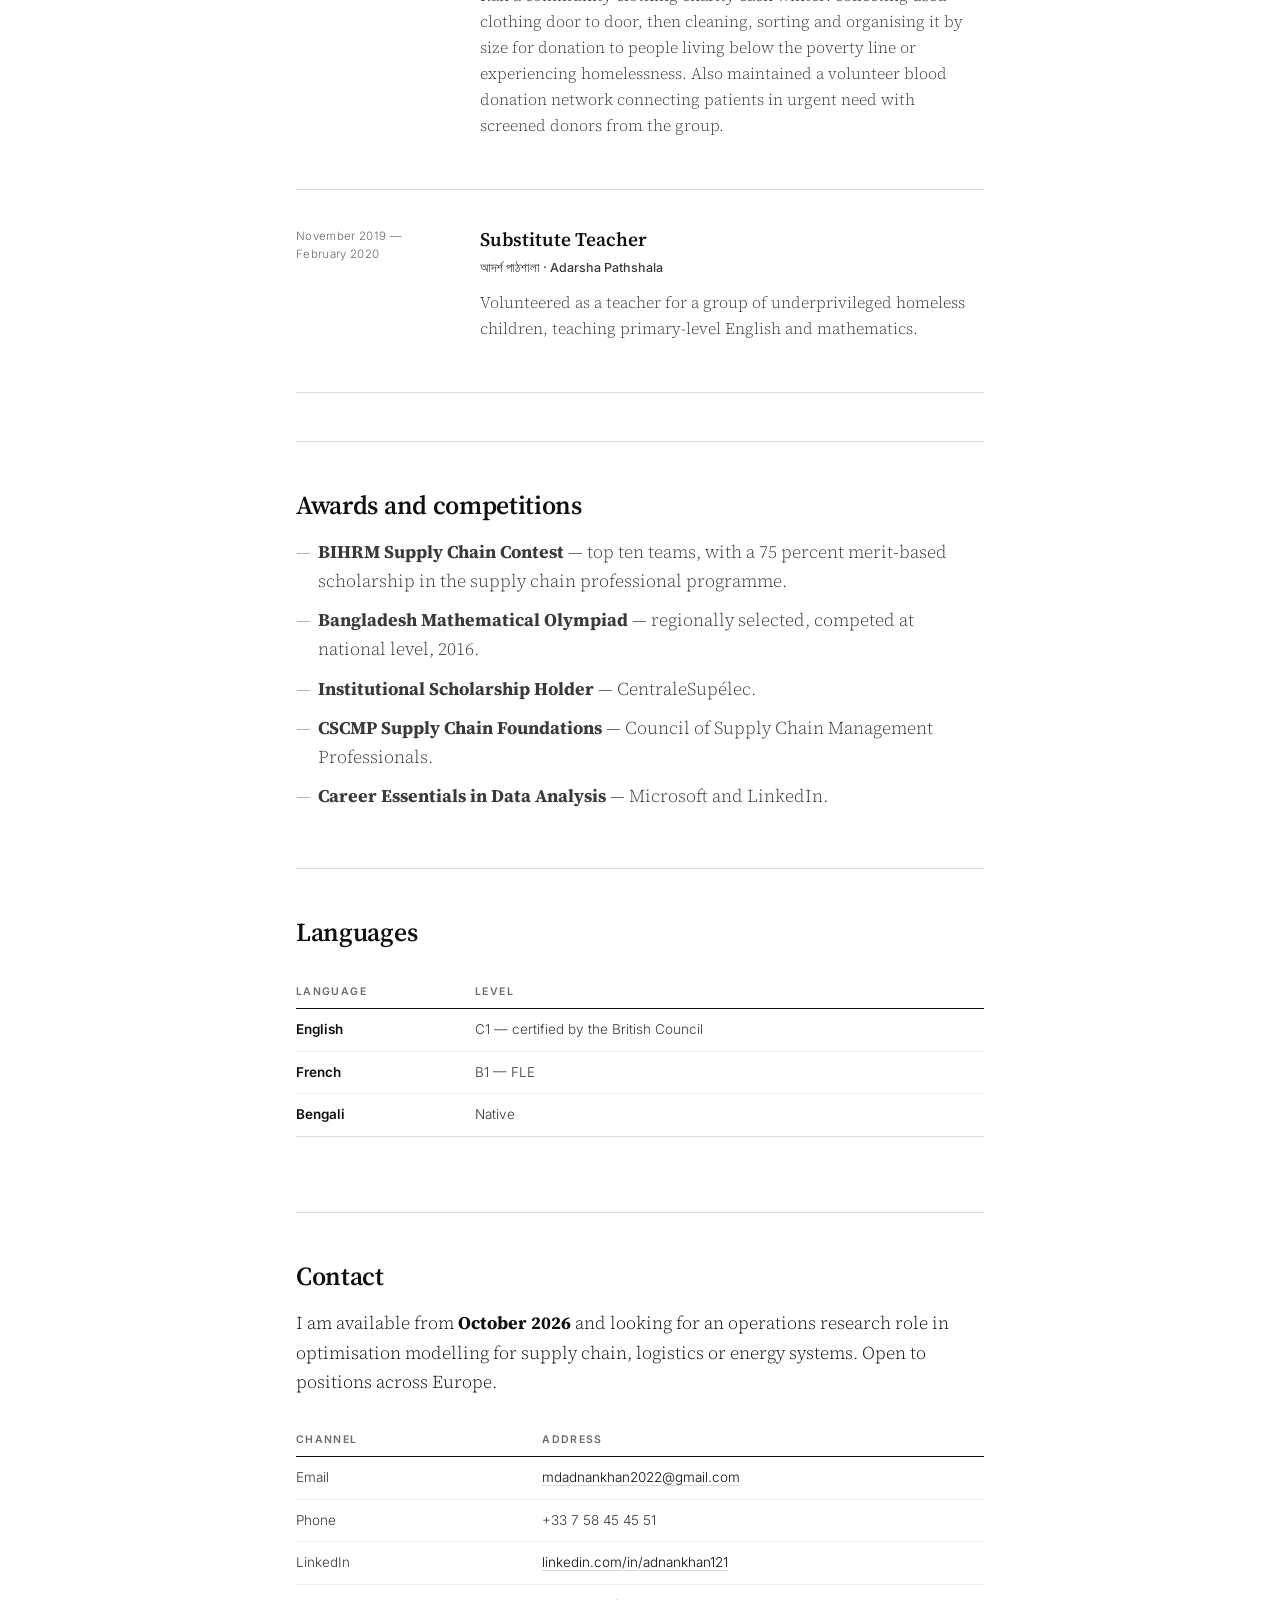
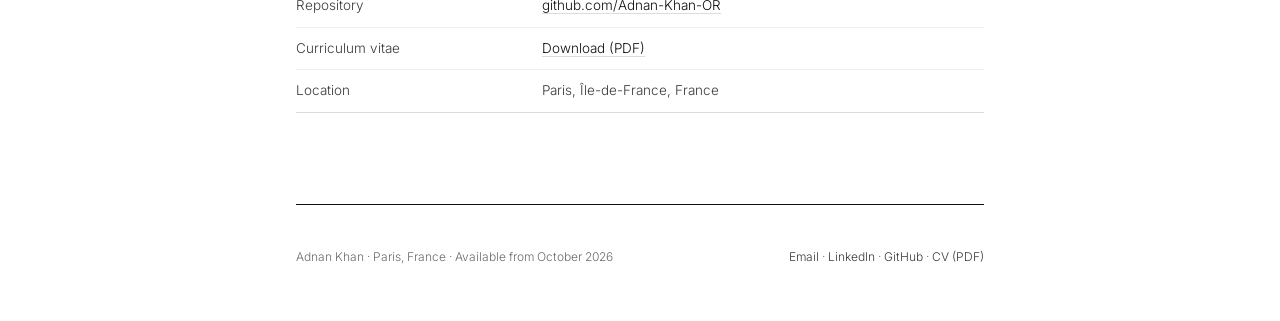
==== commit ee2170dd: "Add files via upload" ====
--- a/about.html
+++ b/about.html
@@ -32,14 +32,15 @@
 <tr><td><b>French</b></td><td>B1 — FLE</td></tr>
 <tr><td><b>Bengali</b></td><td>Native</td></tr></table></section><section class="sheet"><div class="sec-no">§ 5</div><h2>Contact</h2><p class="wide">I am available from <b>October 2026</b> and looking for an operations research role in optimisation modelling for supply chain, logistics or energy systems. Open to positions across Europe.</p>
 <table><tr><th>Channel</th><th>Address</th></tr>
-<tr><td>Email</td><td><a href="mailto:adnan.khan@student-cs.fr">adnan.khan@student-cs.fr</a></td></tr>
+<tr><td>Email</td><td><a href="mailto:mdadnankhan2022@gmail.com">mdadnankhan2022@gmail.com</a></td></tr>
+<tr><td>Phone</td><td>+33 7 58 45 45 51</td></tr>
 <tr><td>LinkedIn</td><td><a href="https://linkedin.com/in/adnankhan121">linkedin.com/in/adnankhan121</a></td></tr>
 <tr><td>Repository</td><td><a href="https://github.com/Adnan-Khan-OR">github.com/Adnan-Khan-OR</a></td></tr>
 <tr><td>Curriculum vitae</td><td><a href="Adnan-Khan-CV.pdf">Download (PDF)</a></td></tr>
 <tr><td>Location</td><td>Paris, Île-de-France, France</td></tr></table></section></div>
 <div class="container"><div class="colophon">
 <span>Adnan Khan · Paris, France · Available from October 2026</span>
-<span><a href="mailto:adnan.khan@student-cs.fr">Email</a> · <a href="https://linkedin.com/in/adnankhan121">LinkedIn</a> · <a href="https://github.com/Adnan-Khan-OR">GitHub</a> · <a href="Adnan-Khan-CV.pdf">CV (PDF)</a></span>
+<span><a href="mailto:mdadnankhan2022@gmail.com">Email</a> · <a href="https://linkedin.com/in/adnankhan121">LinkedIn</a> · <a href="https://github.com/Adnan-Khan-OR">GitHub</a> · <a href="Adnan-Khan-CV.pdf">CV (PDF)</a></span>
 </div></div>
 <script>document.getElementById('mb').onclick=()=>document.getElementById('nv').classList.toggle('open');</script>
 </body></html>
--- a/style.css
+++ b/style.css
@@ -178,7 +178,7 @@
 
 /* ---------- welcome block ---------- */
 .welcome{padding:3.4rem 0 0}
-.welcome-grid{display:grid;grid-template-columns:1fr 17rem;gap:3rem;align-items:start}
+.welcome-grid{display:grid;grid-template-columns:1fr 24rem;gap:3rem;align-items:start}
 .hello{font-family:var(--serif);font-size:2rem;font-weight:400;letter-spacing:-.02em;margin-bottom:1.1rem}
 .welcome p{font-size:1.06rem;color:var(--ink-2);max-width:var(--measure);margin-bottom:.95rem}
 .welcome p:last-of-type{margin-bottom:0}
@@ -186,7 +186,7 @@
 .standing{position:sticky;top:6rem}
 .standing img{width:100%;border:1px solid var(--rule)}
 .standing figcaption{font-family:var(--sans);font-size:11px;color:var(--ink-4);margin-top:.5rem;line-height:1.45}
-@media(max-width:860px){.welcome-grid{grid-template-columns:1fr}.standing{position:static;max-width:15rem}}
+
 
 /* ---------- alignment overhaul ---------- */
 p,ul.plain,ol.num,.standfirst,.welcome p,.note,.footnote,figure,table,.metrics,.diagram,
@@ -231,3 +231,24 @@
   .aside{grid-template-columns:1fr}
   .pgrid-3{grid-template-columns:1fr 1fr}
 }
+
+/* ---------- mobile: full nav, full-width portrait ---------- */
+@media(max-width:860px){
+  .menu-btn{display:none !important}
+  .masthead-in{flex-wrap:wrap;padding-top:.85rem;padding-bottom:.55rem;gap:.35rem}
+  .masthead nav{display:flex !important;position:static;flex-direction:row;flex-wrap:wrap;
+    width:100%;gap:.55rem 1.15rem;padding:.5rem 0 .15rem;background:none;border:0;inset:auto}
+  .masthead nav a{font-size:10.5px;letter-spacing:.055em;padding-bottom:1px}
+  .wordmark{font-size:1.02rem}
+
+  .welcome{padding-top:2rem}
+  .welcome-grid{grid-template-columns:1fr;gap:1.6rem}
+  .standing{position:static;max-width:100%;order:-1;margin-bottom:.4rem}
+  .standing img{width:100%}
+  .standing figcaption{text-align:right}
+  .hello{font-size:1.8rem}
+}
+@media(max-width:520px){
+  .masthead nav a{font-size:10px;letter-spacing:.04em}
+  .masthead nav{gap:.5rem .85rem}
+}
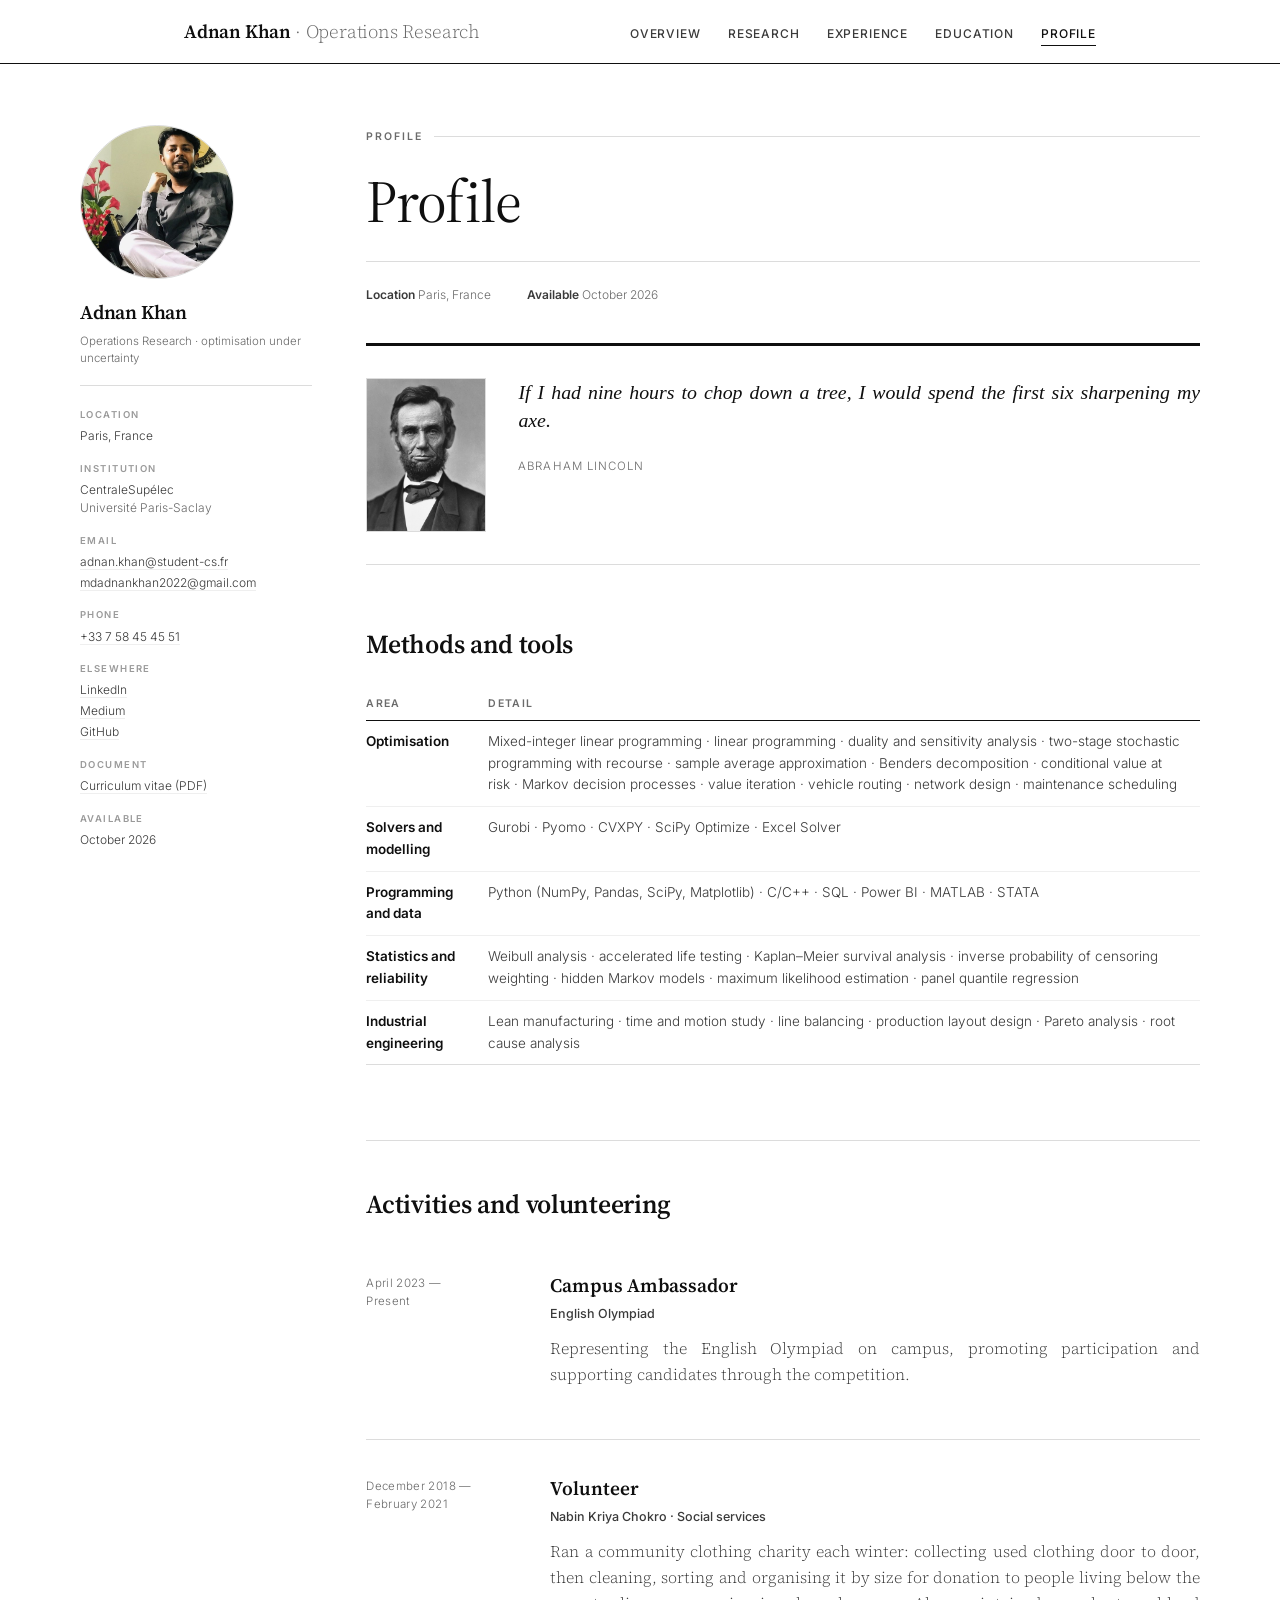
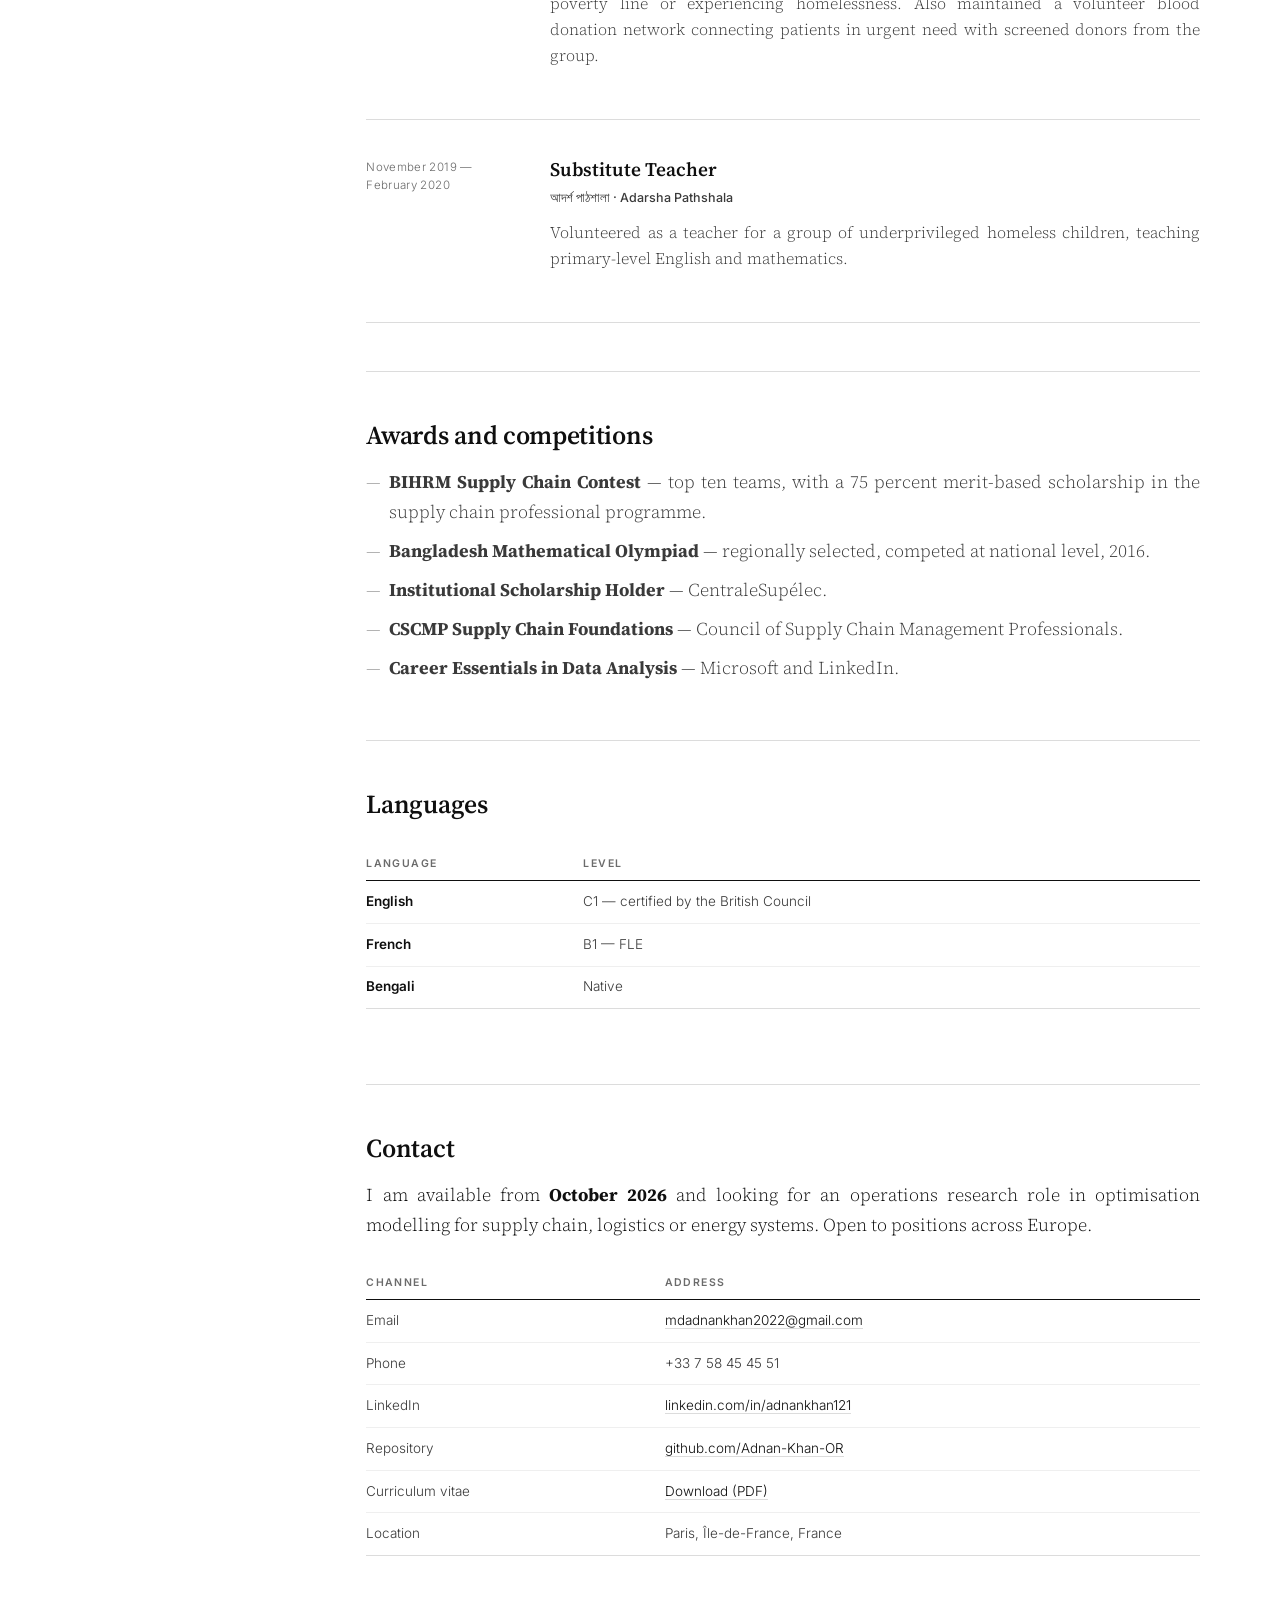
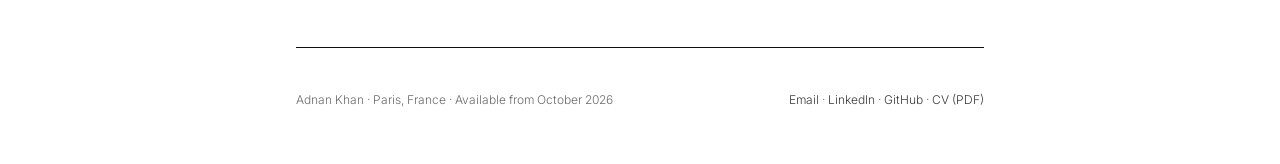
==== commit 0d26a1f7: "Add files via upload" ====
--- a/about.html
+++ b/about.html
@@ -10,7 +10,25 @@
 <button class="menu-btn" id="mb">Menu</button>
 <nav id="nv"><a href="index.html">Overview</a><a href="research.html">Research</a><a href="experience.html">Experience</a><a href="education.html">Education</a><a href="about.html" aria-current="page">Profile</a></nav>
 </div></header>
-<div class="container"><div class="page-head"><div class="folio">Profile</div><h1>Profile</h1><div class="byline"><span><b>Location</b> Paris, France</span><span><b>Available</b> October 2026</span></div></div></div><div class="container"><div class="quote"><img src="lincoln.jpg" alt="Abraham Lincoln"><div><blockquote>If I had nine hours to chop down a tree, I would spend the first six sharpening my axe.</blockquote><cite>Abraham Lincoln</cite></div></div><section class="sheet"><div class="sec-no">§ 1</div><h2>Methods and tools</h2><table>
+<div class="layout"><aside class="rail">
+<img class="avatar" src="avatar.jpg" alt="Adnan Khan">
+<div class="rail-name">Adnan Khan</div>
+<div class="rail-role">Operations Research &middot; optimisation under uncertainty</div>
+<dl class="rail-list">
+<dt>Location</dt><dd>Paris, France</dd>
+<dt>Institution</dt><dd>CentraleSup&eacute;lec<br><span>Universit&eacute; Paris-Saclay</span></dd>
+<dt>Email</dt>
+<dd><a href="mailto:adnan.khan@student-cs.fr">adnan.khan@student-cs.fr</a></dd>
+<dd><a href="mailto:mdadnankhan2022@gmail.com">mdadnankhan2022@gmail.com</a></dd>
+<dt>Phone</dt><dd><a href="tel:+33758454551">+33 7 58 45 45 51</a></dd>
+<dt>Elsewhere</dt>
+<dd><a href="https://linkedin.com/in/adnankhan121">LinkedIn</a></dd>
+<dd><a href="https://medium.com/@mdadnankhan2022">Medium</a></dd>
+<dd><a href="https://github.com/Adnan-Khan-OR">GitHub</a></dd>
+<dt>Document</dt><dd><a href="Adnan-Khan-CV.pdf">Curriculum vitae (PDF)</a></dd>
+<dt>Available</dt><dd>October 2026</dd>
+</dl>
+</aside><div class="main"><div class="container"><div class="page-head"><div class="folio">Profile</div><h1>Profile</h1><div class="byline"><span><b>Location</b> Paris, France</span><span><b>Available</b> October 2026</span></div></div></div><div class="container"><div class="quote"><img src="lincoln.jpg" alt="Abraham Lincoln"><div><blockquote>If I had nine hours to chop down a tree, I would spend the first six sharpening my axe.</blockquote><cite>Abraham Lincoln</cite></div></div><section class="sheet"><div class="sec-no">§ 1</div><h2>Methods and tools</h2><table>
 <tr><th>Area</th><th>Detail</th></tr>
 <tr><td><b>Optimisation</b></td><td>Mixed-integer linear programming · linear programming · duality and sensitivity analysis · two-stage stochastic programming with recourse · sample average approximation · Benders decomposition · conditional value at risk · Markov decision processes · value iteration · vehicle routing · network design · maintenance scheduling</td></tr>
 <tr><td><b>Solvers and modelling</b></td><td>Gurobi · Pyomo · CVXPY · SciPy Optimize · Excel Solver</td></tr>
@@ -37,7 +55,7 @@
 <tr><td>LinkedIn</td><td><a href="https://linkedin.com/in/adnankhan121">linkedin.com/in/adnankhan121</a></td></tr>
 <tr><td>Repository</td><td><a href="https://github.com/Adnan-Khan-OR">github.com/Adnan-Khan-OR</a></td></tr>
 <tr><td>Curriculum vitae</td><td><a href="Adnan-Khan-CV.pdf">Download (PDF)</a></td></tr>
-<tr><td>Location</td><td>Paris, Île-de-France, France</td></tr></table></section></div>
+<tr><td>Location</td><td>Paris, Île-de-France, France</td></tr></table></section></div></div></div>
 <div class="container"><div class="colophon">
 <span>Adnan Khan · Paris, France · Available from October 2026</span>
 <span><a href="mailto:mdadnankhan2022@gmail.com">Email</a> · <a href="https://linkedin.com/in/adnankhan121">LinkedIn</a> · <a href="https://github.com/Adnan-Khan-OR">GitHub</a> · <a href="Adnan-Khan-CV.pdf">CV (PDF)</a></span>
--- a/style.css
+++ b/style.css
@@ -252,3 +252,66 @@
   .masthead nav a{font-size:10px;letter-spacing:.04em}
   .masthead nav{gap:.5rem .85rem}
 }
+
+/* ---------- justified body text ---------- */
+p,
+.standfirst,
+.welcome p,
+.lead,
+.note,
+.footnote,
+ul.plain li,
+ol.num li,
+.thesis li,
+.record p,
+.entry p,
+.sec-head p,
+.aside dd,
+blockquote{
+  text-align:justify;
+  text-justify:inter-word;
+  hyphens:auto;
+  -webkit-hyphens:auto;
+  -ms-hyphens:auto;
+  overflow-wrap:break-word;
+}
+/* short or tabular text stays ragged-right */
+figcaption,.byline,.byline span,.contact-card dd,.contact-card dt,
+table th,table td,.keys,.key,.sig,cite,.when,.org,.metric .l,.metric .n,
+.masthead nav a,.wordmark,.folio,.eyebrow,.label,h1,h2,h3,.hello{
+  text-align:left;
+  hyphens:manual;
+}
+
+/* ---------- persistent left rail ---------- */
+.layout{max-width:74rem;margin:0 auto;padding:0 2rem;display:grid;
+  grid-template-columns:14.5rem 1fr;gap:3.4rem;align-items:start}
+.main{min-width:0}
+.main .container,.main .container.wide{max-width:100%;padding:0;margin:0}
+
+.rail{position:sticky;top:5.2rem;padding:2.6rem 0 2rem;font-family:var(--sans)}
+.avatar{width:9.6rem;height:9.6rem;border-radius:50%;object-fit:cover;object-position:center 22%;
+  border:1px solid var(--rule);display:block;margin-bottom:1.15rem}
+.rail-name{font-family:var(--serif);font-size:1.22rem;font-weight:600;letter-spacing:-.01em;color:var(--ink);margin-bottom:.24rem}
+.rail-role{font-size:11.5px;line-height:1.5;color:var(--ink-3);margin-bottom:1.35rem;padding-bottom:1.15rem;border-bottom:1px solid var(--rule)}
+.rail-list{font-size:12px;line-height:1.5}
+.rail-list dt{font-size:9.5px;font-weight:600;letter-spacing:.15em;text-transform:uppercase;color:var(--ink-4);margin:1.05rem 0 .3rem}
+.rail-list dt:first-child{margin-top:0}
+.rail-list dd{color:var(--ink-2);margin-bottom:.18rem;word-break:break-word}
+.rail-list dd span{color:var(--ink-3)}
+.rail-list dd a{border-bottom:1px solid var(--rule-2);color:var(--ink-2)}
+.rail-list dd a:hover{border-bottom-color:var(--ink);color:var(--ink)}
+
+/* welcome grid gets narrower photo now that the rail carries the avatar */
+.welcome-grid{grid-template-columns:1fr 17rem}
+
+@media(max-width:960px){
+  .layout{grid-template-columns:1fr;gap:1.4rem;padding:0 1.4rem}
+  .rail{position:static;padding:1.6rem 0 1.2rem;border-bottom:1px solid var(--ink);
+    display:grid;grid-template-columns:6.4rem 1fr;gap:0 1.3rem;align-items:start}
+  .avatar{width:6.4rem;height:6.4rem;margin-bottom:0;grid-row:span 3}
+  .rail-role{border-bottom:0;padding-bottom:0;margin-bottom:.7rem}
+  .rail-list{grid-column:1 / -1;display:grid;grid-template-columns:repeat(auto-fit,minmax(11rem,1fr));
+    gap:.1rem 1.6rem;margin-top:1rem}
+  .rail-list dt{margin-top:.75rem}
+}
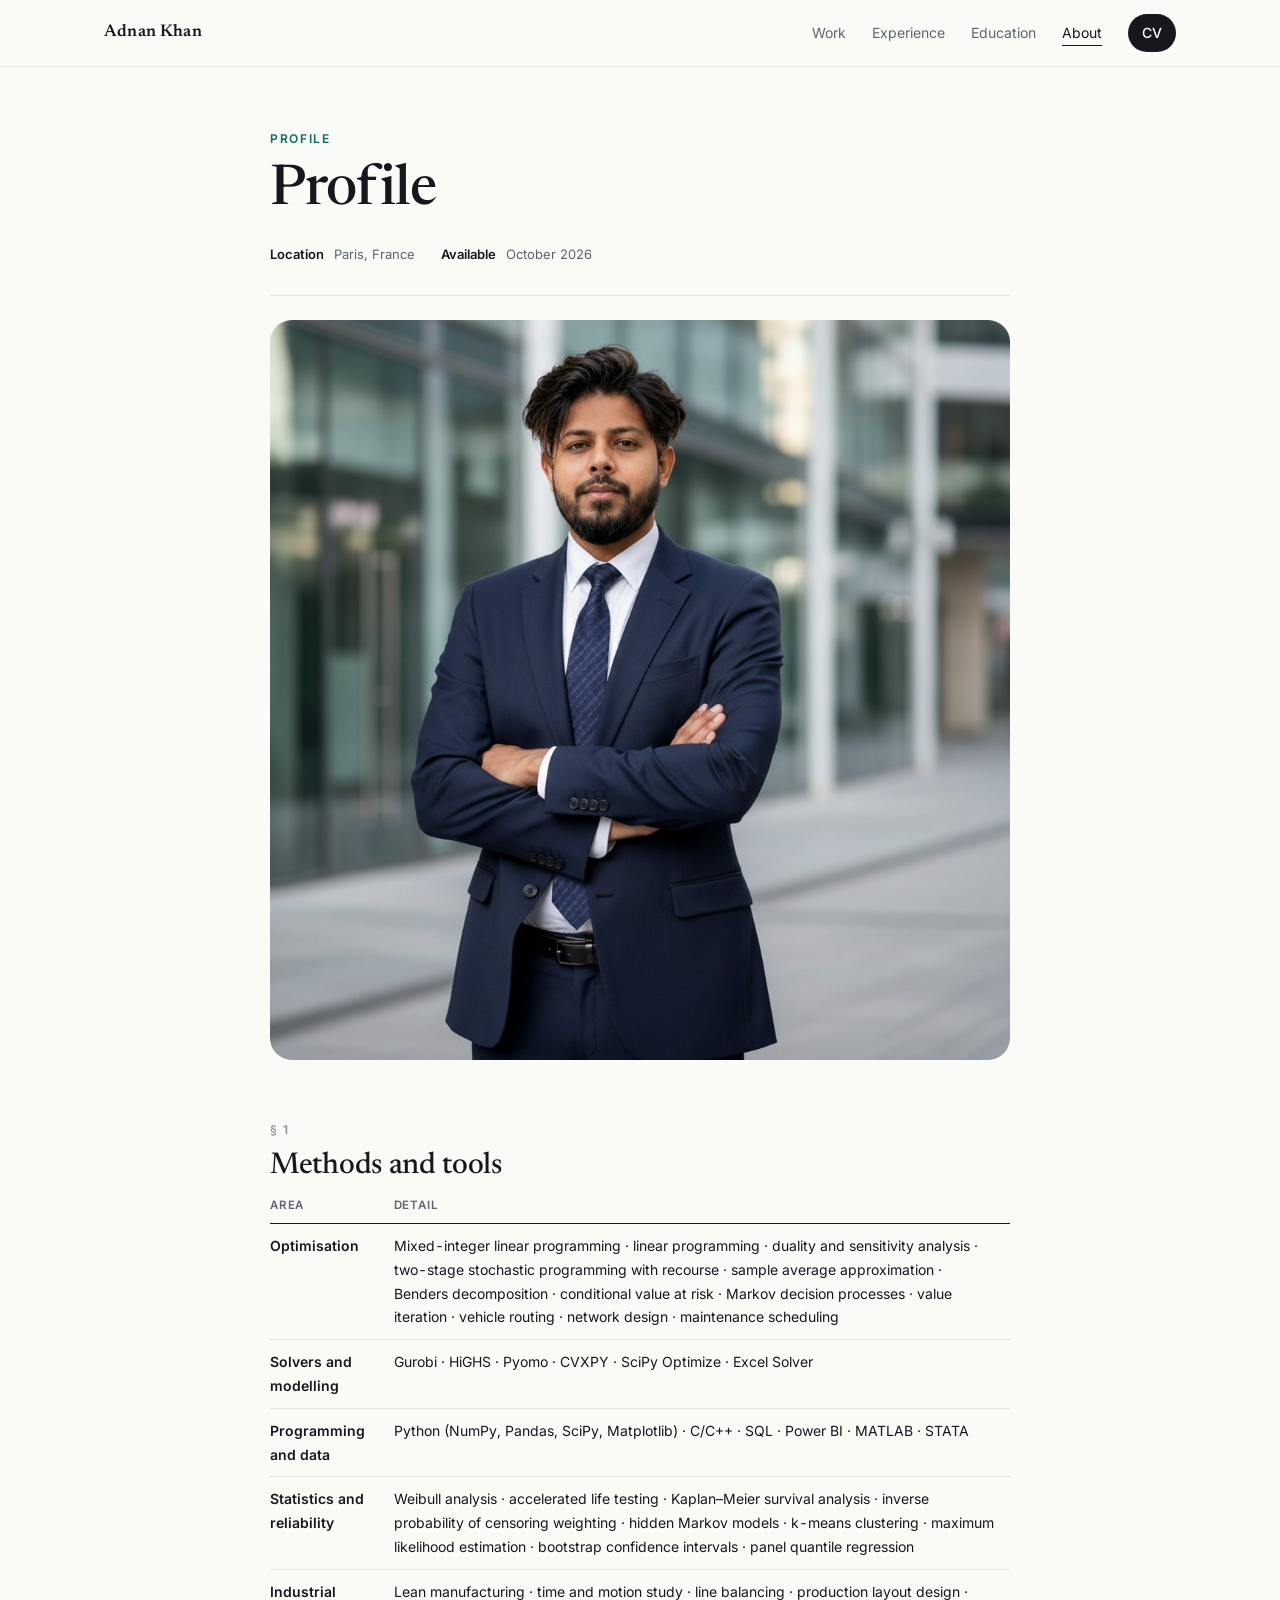
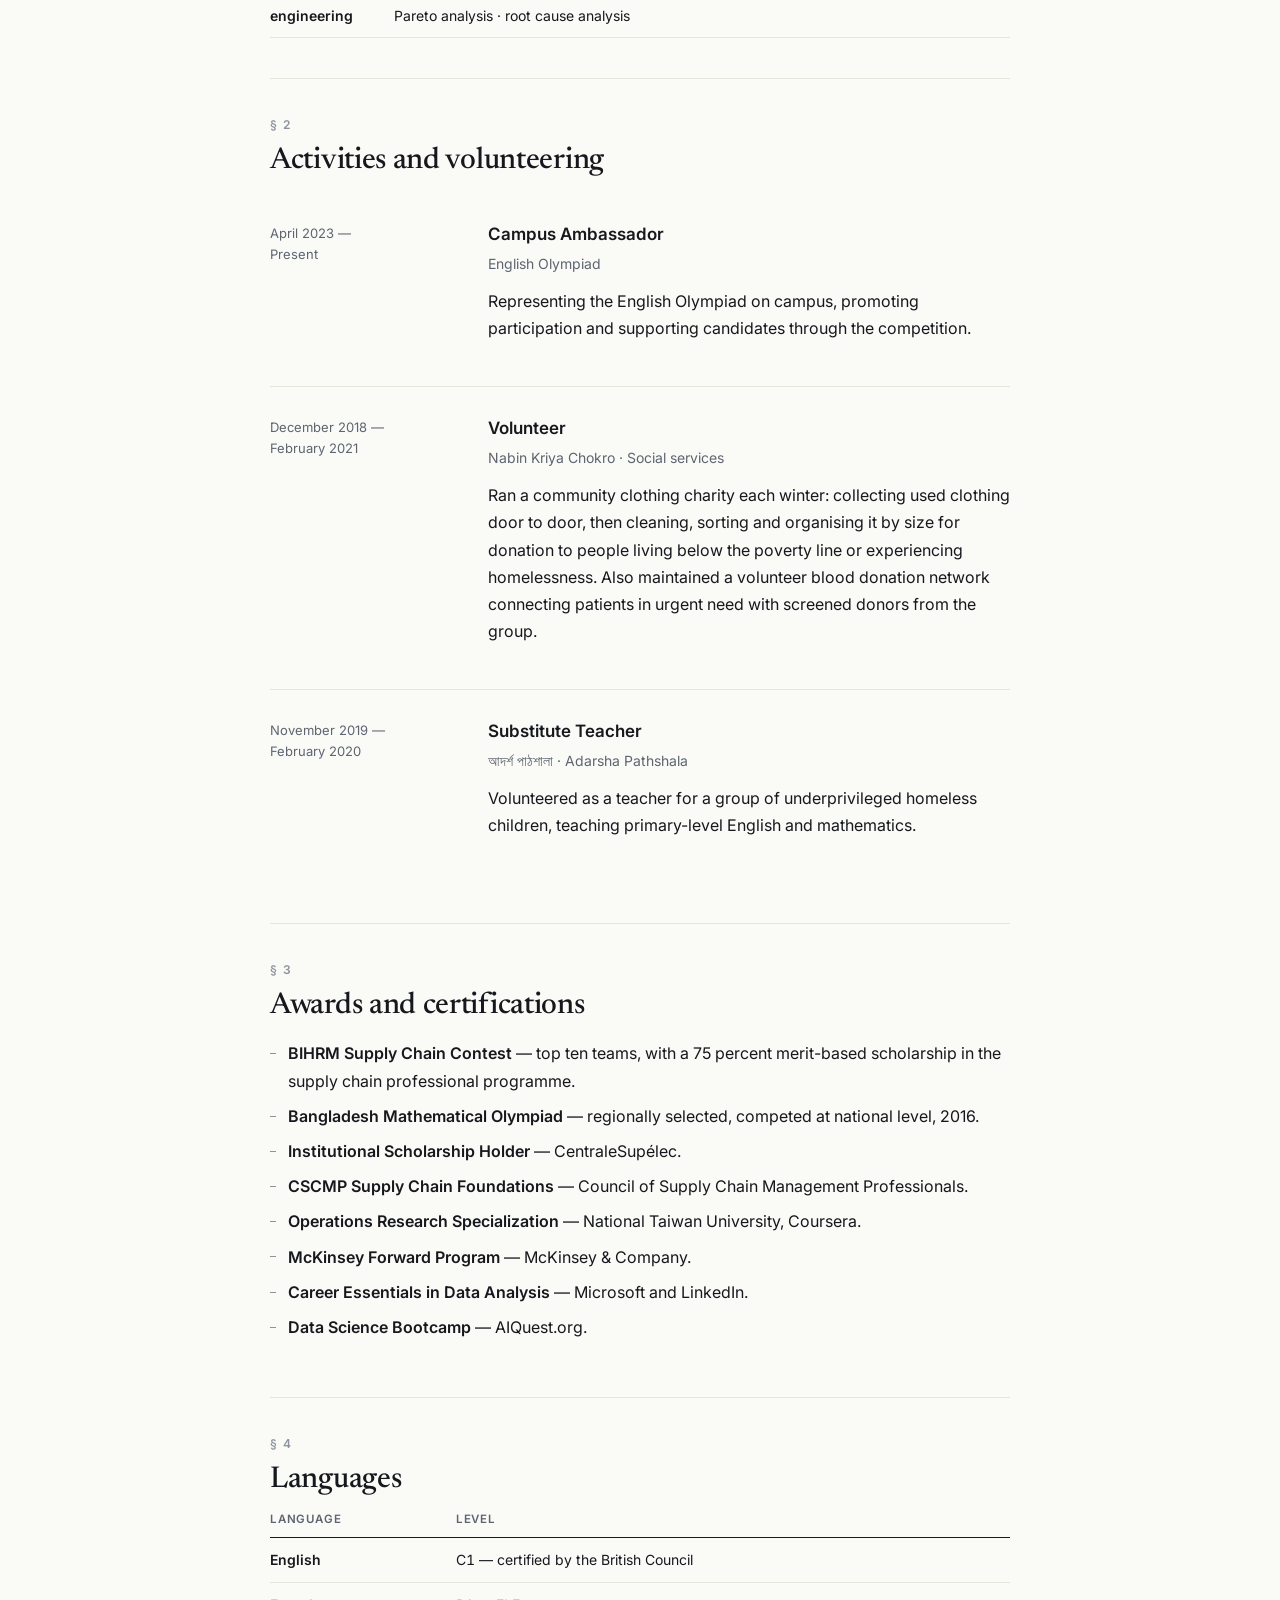
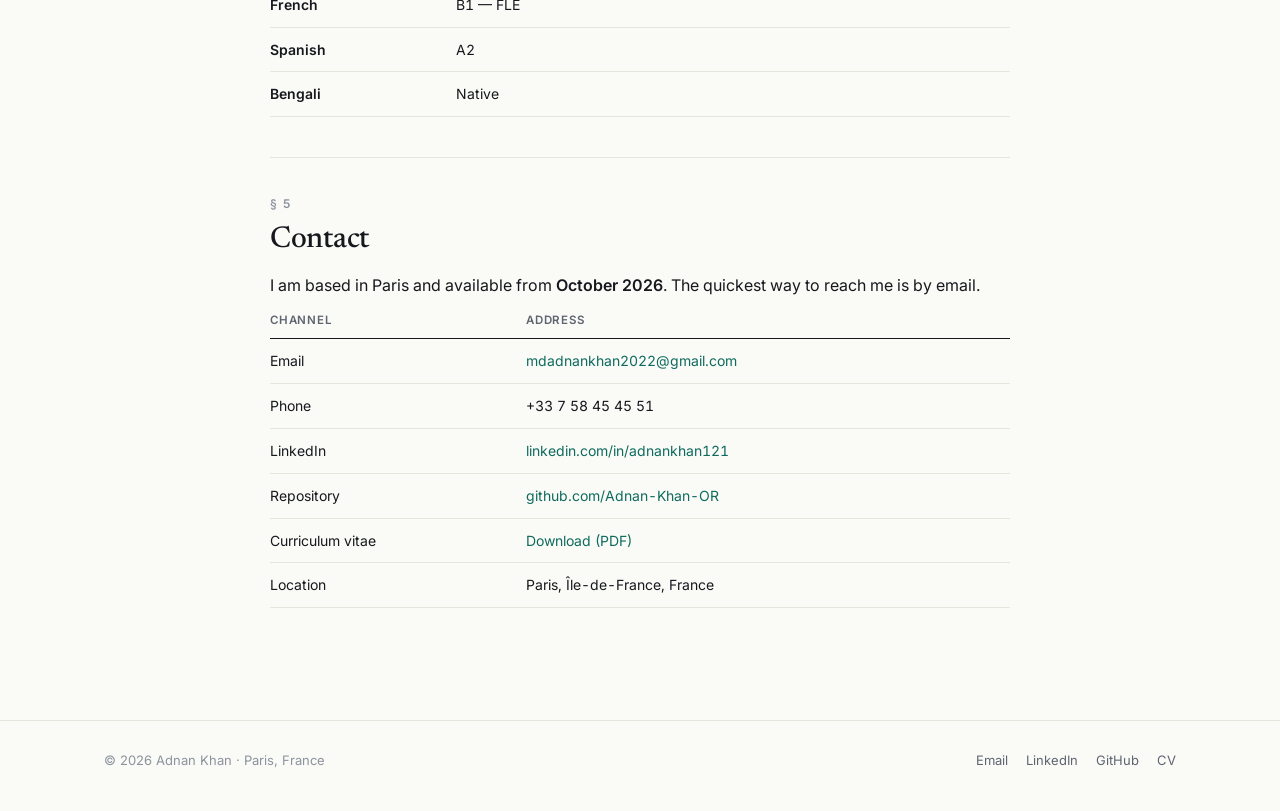
==== commit 7c1800ee: "Add files via upload" ====
--- a/about.html
+++ b/about.html
@@ -3,62 +3,48 @@
 <meta charset="utf-8"><meta name="viewport" content="width=device-width,initial-scale=1">
 <title>Profile · Adnan Khan</title>
 <meta name="description" content="Methods, tools, activities and contact.">
+<meta property="og:title" content="Profile · Adnan Khan"><meta property="og:description" content="Methods, tools, activities and contact.">
+<meta property="og:image" content="https://adnan-khan-or.github.io/adnan-headshot.jpg"><meta property="og:type" content="website">
+<meta name="theme-color" content="#FAFAF7">
+<link rel="icon" href="data:image/svg+xml,%3Csvg xmlns=%22http://www.w3.org/2000/svg%22 viewBox=%220 0 64 64%22%3E%3Crect width=%2264%22 height=%2264%22 rx=%2216%22 fill=%22%230F6B5E%22/%3E%3Ctext x=%2232%22 y=%2242%22 font-family=%22Georgia,serif%22 font-size=%2226%22 fill=%22white%22 text-anchor=%22middle%22%3EAK%3C/text%3E%3C/svg%3E">
+<link rel="preconnect" href="https://fonts.googleapis.com"><link rel="preconnect" href="https://fonts.gstatic.com" crossorigin><link href="https://fonts.googleapis.com/css2?family=Inter:wght@400;500;600&family=Newsreader:opsz,ital,wght@6..72,0,400;6..72,0,500;6..72,1,400&display=swap" rel="stylesheet">
 <link rel="stylesheet" href="style.css">
 </head><body>
-<header class="masthead"><div class="masthead-in">
-<a href="index.html" class="wordmark">Adnan Khan <span>· Operations Research</span></a>
-<button class="menu-btn" id="mb">Menu</button>
-<nav id="nv"><a href="index.html">Overview</a><a href="research.html">Research</a><a href="experience.html">Experience</a><a href="education.html">Education</a><a href="about.html" aria-current="page">Profile</a></nav>
-</div></header>
-<div class="layout"><aside class="rail">
-<img class="avatar" src="avatar.jpg" alt="Adnan Khan">
-<div class="rail-name">Adnan Khan</div>
-<div class="rail-role">Operations Research &middot; optimisation under uncertainty</div>
-<dl class="rail-list">
-<dt>Location</dt><dd>Paris, France</dd>
-<dt>Institution</dt><dd>CentraleSup&eacute;lec<br><span>Universit&eacute; Paris-Saclay</span></dd>
-<dt>Email</dt>
-<dd><a href="mailto:adnan.khan@student-cs.fr">adnan.khan@student-cs.fr</a></dd>
-<dd><a href="mailto:mdadnankhan2022@gmail.com">mdadnankhan2022@gmail.com</a></dd>
-<dt>Phone</dt><dd><a href="tel:+33758454551">+33 7 58 45 45 51</a></dd>
-<dt>Elsewhere</dt>
-<dd><a href="https://linkedin.com/in/adnankhan121">LinkedIn</a></dd>
-<dd><a href="https://medium.com/@mdadnankhan2022">Medium</a></dd>
-<dd><a href="https://github.com/Adnan-Khan-OR">GitHub</a></dd>
-<dt>Document</dt><dd><a href="Adnan-Khan-CV.pdf">Curriculum vitae (PDF)</a></dd>
-<dt>Available</dt><dd>October 2026</dd>
-</dl>
-</aside><div class="main"><div class="container"><div class="page-head"><div class="folio">Profile</div><h1>Profile</h1><div class="byline"><span><b>Location</b> Paris, France</span><span><b>Available</b> October 2026</span></div></div></div><div class="container"><div class="quote"><img src="lincoln.jpg" alt="Abraham Lincoln"><div><blockquote>If I had nine hours to chop down a tree, I would spend the first six sharpening my axe.</blockquote><cite>Abraham Lincoln</cite></div></div><section class="sheet"><div class="sec-no">§ 1</div><h2>Methods and tools</h2><table>
+<header class="site-head"><div class="head-in"><a class="brand" href="index.html">Adnan Khan</a><button class="menu-btn" id="mb" aria-label="Open menu" aria-expanded="false">Menu</button><nav class="nav" id="nv"><a href="research.html">Work</a><a href="experience.html">Experience</a><a href="education.html">Education</a><a href="about.html" aria-current="page">About</a><a class="nav-cv" href="Adnan-Khan-CV.pdf">CV</a></nav></div></header>
+<main class="page">
+<div class="main"><div class="container"><div class="page-head"><div class="folio">Profile</div><h1>Profile</h1><div class="byline"><span><b>Location</b> Paris, France</span><span><b>Available</b> October 2026</span></div></div></div><div class="container"><figure class="about-photo"><img src="adnan-standing.jpg" alt="Adnan Khan in Paris" loading="lazy"></figure><section class="sheet"><div class="sec-no">§ 1</div><h2>Methods and tools</h2><table>
 <tr><th>Area</th><th>Detail</th></tr>
 <tr><td><b>Optimisation</b></td><td>Mixed-integer linear programming · linear programming · duality and sensitivity analysis · two-stage stochastic programming with recourse · sample average approximation · Benders decomposition · conditional value at risk · Markov decision processes · value iteration · vehicle routing · network design · maintenance scheduling</td></tr>
-<tr><td><b>Solvers and modelling</b></td><td>Gurobi · Pyomo · CVXPY · SciPy Optimize · Excel Solver</td></tr>
+<tr><td><b>Solvers and modelling</b></td><td>Gurobi · HiGHS · Pyomo · CVXPY · SciPy Optimize · Excel Solver</td></tr>
 <tr><td><b>Programming and data</b></td><td>Python (NumPy, Pandas, SciPy, Matplotlib) · C/C++ · SQL · Power BI · MATLAB · STATA</td></tr>
-<tr><td><b>Statistics and reliability</b></td><td>Weibull analysis · accelerated life testing · Kaplan–Meier survival analysis · inverse probability of censoring weighting · hidden Markov models · maximum likelihood estimation · panel quantile regression</td></tr>
+<tr><td><b>Statistics and reliability</b></td><td>Weibull analysis · accelerated life testing · Kaplan–Meier survival analysis · inverse probability of censoring weighting · hidden Markov models · k-means clustering · maximum likelihood estimation · bootstrap confidence intervals · panel quantile regression</td></tr>
 <tr><td><b>Industrial engineering</b></td><td>Lean manufacturing · time and motion study · line balancing · production layout design · Pareto analysis · root cause analysis</td></tr></table></section><section class="sheet"><div class="sec-no">§ 2</div><h2>Activities and volunteering</h2>
 <div class="record"><div class="when">April 2023 —<br>Present</div><div><h3>Campus Ambassador</h3><div class="org">English Olympiad</div>
 <p>Representing the English Olympiad on campus, promoting participation and supporting candidates through the competition.</p></div></div>
 <div class="record"><div class="when">December 2018 —<br>February 2021</div><div><h3>Volunteer</h3><div class="org">Nabin Kriya Chokro · Social services</div>
 <p>Ran a community clothing charity each winter: collecting used clothing door to door, then cleaning, sorting and organising it by size for donation to people living below the poverty line or experiencing homelessness. Also maintained a volunteer blood donation network connecting patients in urgent need with screened donors from the group.</p></div></div>
 <div class="record"><div class="when">November 2019 —<br>February 2020</div><div><h3>Substitute Teacher</h3><div class="org">আদর্শ পাঠশালা · Adarsha Pathshala</div>
-<p>Volunteered as a teacher for a group of underprivileged homeless children, teaching primary-level English and mathematics.</p></div></div></section><section class="sheet"><div class="sec-no">§ 3</div><h2>Awards and competitions</h2><ul class="plain">
+<p>Volunteered as a teacher for a group of underprivileged homeless children, teaching primary-level English and mathematics.</p></div></div></section><section class="sheet"><div class="sec-no">§ 3</div><h2>Awards and certifications</h2><ul class="plain">
 <li><b>BIHRM Supply Chain Contest</b> — top ten teams, with a 75 percent merit-based scholarship in the supply chain professional programme.</li>
 <li><b>Bangladesh Mathematical Olympiad</b> — regionally selected, competed at national level, 2016.</li>
 <li><b>Institutional Scholarship Holder</b> — CentraleSupélec.</li>
 <li><b>CSCMP Supply Chain Foundations</b> — Council of Supply Chain Management Professionals.</li>
-<li><b>Career Essentials in Data Analysis</b> — Microsoft and LinkedIn.</li></ul></section><section class="sheet"><div class="sec-no">§ 4</div><h2>Languages</h2><table><tr><th>Language</th><th>Level</th></tr>
+<li><b>Operations Research Specialization</b> — National Taiwan University, Coursera.</li>
+<li><b>McKinsey Forward Program</b> — McKinsey &amp; Company.</li>
+<li><b>Career Essentials in Data Analysis</b> — Microsoft and LinkedIn.</li>
+<li><b>Data Science Bootcamp</b> — AIQuest.org.</li></ul></section><section class="sheet"><div class="sec-no">§ 4</div><h2>Languages</h2><table><tr><th>Language</th><th>Level</th></tr>
 <tr><td><b>English</b></td><td>C1 — certified by the British Council</td></tr>
 <tr><td><b>French</b></td><td>B1 — FLE</td></tr>
-<tr><td><b>Bengali</b></td><td>Native</td></tr></table></section><section class="sheet"><div class="sec-no">§ 5</div><h2>Contact</h2><p class="wide">I am available from <b>October 2026</b> and looking for an operations research role in optimisation modelling for supply chain, logistics or energy systems. Open to positions across Europe.</p>
+<tr><td><b>Spanish</b></td><td>A2</td></tr>
+<tr><td><b>Bengali</b></td><td>Native</td></tr></table></section><section class="sheet"><div class="sec-no">§ 5</div><h2>Contact</h2><p class="wide">I am based in Paris and available from <b>October 2026</b>. The quickest way to reach me is by email.</p>
 <table><tr><th>Channel</th><th>Address</th></tr>
 <tr><td>Email</td><td><a href="mailto:mdadnankhan2022@gmail.com">mdadnankhan2022@gmail.com</a></td></tr>
 <tr><td>Phone</td><td>+33 7 58 45 45 51</td></tr>
 <tr><td>LinkedIn</td><td><a href="https://linkedin.com/in/adnankhan121">linkedin.com/in/adnankhan121</a></td></tr>
 <tr><td>Repository</td><td><a href="https://github.com/Adnan-Khan-OR">github.com/Adnan-Khan-OR</a></td></tr>
 <tr><td>Curriculum vitae</td><td><a href="Adnan-Khan-CV.pdf">Download (PDF)</a></td></tr>
-<tr><td>Location</td><td>Paris, Île-de-France, France</td></tr></table></section></div></div></div>
-<div class="container"><div class="colophon">
-<span>Adnan Khan · Paris, France · Available from October 2026</span>
-<span><a href="mailto:mdadnankhan2022@gmail.com">Email</a> · <a href="https://linkedin.com/in/adnankhan121">LinkedIn</a> · <a href="https://github.com/Adnan-Khan-OR">GitHub</a> · <a href="Adnan-Khan-CV.pdf">CV (PDF)</a></span>
-</div></div>
-<script>document.getElementById('mb').onclick=()=>document.getElementById('nv').classList.toggle('open');</script>
-</body></html>+<tr><td>Location</td><td>Paris, Île-de-France, France</td></tr></table></section></div></div>
+</main>
+<footer class="site-foot"><div class="foot-in"><span>&copy; 2026 Adnan Khan &middot; Paris, France</span><span class="foot-links"><a href="mailto:mdadnankhan2022@gmail.com">Email</a><a href="https://linkedin.com/in/adnankhan121">LinkedIn</a><a href="https://github.com/Adnan-Khan-OR">GitHub</a><a href="Adnan-Khan-CV.pdf">CV</a></span></div></footer>
+<script>const b=document.getElementById('mb'),n=document.getElementById('nv');b.onclick=()=>{n.classList.toggle('open');b.setAttribute('aria-expanded',n.classList.contains('open'))};</script>
+</body></html>
--- a/style.css
+++ b/style.css
@@ -1,317 +1,193 @@
-/* Adnan Khan — academic/journal portfolio. Black and white only. */
-@import url('https://fonts.googleapis.com/css2?family=Source+Serif+4:ital,opsz,wght@0,8..60,300;0,8..60,400;0,8..60,600;0,8..60,700;1,8..60,300;1,8..60,400&family=Inter:wght@400;500;600&display=swap');
+/* Adnan Khan · portfolio · one stylesheet for every page */
+:root{
+  --bg:#FAFAF7; --surface:#FFFFFF; --ink:#16181D; --muted:#5E6570; --faint:#8C939C;
+  --line:#E7E4DC; --accent:#0F6B5E; --accent-ink:#0B574C; --accent-soft:#E6F1EE;
+  --serif:"Newsreader",Georgia,"Times New Roman",serif;
+  --sans:"Inter",system-ui,-apple-system,"Segoe UI",Roboto,sans-serif;
+  --radius:14px; --wrap:1120px; --read:740px;
+}
+@media (prefers-color-scheme:dark){
+  :root{--bg:#0E1113;--surface:#15191C;--ink:#ECEDEE;--muted:#A6ADB4;--faint:#7C848C;
+        --line:#252A2F;--accent:#5CC8B2;--accent-ink:#7FD9C6;--accent-soft:#132A26}
+}
+*{box-sizing:border-box}
+html{-webkit-text-size-adjust:100%;scroll-behavior:smooth}
+body{margin:0;background:var(--bg);color:var(--ink);font:400 16px/1.7 var(--sans);-webkit-font-smoothing:antialiased;text-rendering:optimizeLegibility}
+img{max-width:100%;height:auto;display:block}
+a{color:var(--accent);text-decoration:none;text-underline-offset:3px}
+a:hover{text-decoration:underline}
+::selection{background:var(--accent-soft)}
+:focus-visible{outline:2px solid var(--accent);outline-offset:3px;border-radius:4px}
 
-:root{
-  --paper:#FFFFFF; --ink:#0F0F0F; --ink-2:#3A3A3A; --ink-3:#6B6B6B; --ink-4:#9A9A9A;
-  --rule:#DCDCDC; --rule-2:#EFEFEF; --wash:#F7F7F5;
-  --serif:'Source Serif 4',Georgia,'Times New Roman',serif;
-  --sans:'Inter',system-ui,-apple-system,sans-serif;
-  --measure:100%;
+/* header and footer */
+.site-head{position:sticky;top:0;z-index:20;background:color-mix(in srgb,var(--bg) 88%,transparent);backdrop-filter:saturate(1.4) blur(10px);-webkit-backdrop-filter:saturate(1.4) blur(10px);border-bottom:1px solid var(--line)}
+.head-in{max-width:var(--wrap);margin:0 auto;padding:14px 24px;display:flex;align-items:center;justify-content:space-between;gap:20px}
+.brand{font:600 17px/1 var(--serif);letter-spacing:.01em;color:var(--ink)}
+.brand:hover{text-decoration:none;color:var(--accent)}
+.nav{display:flex;align-items:center;gap:26px;font-size:14px}
+.nav a{color:var(--muted)}
+.nav a:hover,.nav a[aria-current=page]{color:var(--ink);text-decoration:none}
+.nav a[aria-current=page]{box-shadow:0 1px 0 var(--ink)}
+.nav .nav-cv{color:var(--surface);background:var(--ink);padding:7px 14px;border-radius:999px;font-weight:500}
+.nav .nav-cv:hover{color:var(--surface);background:var(--accent)}
+.menu-btn{display:none;font:500 14px var(--sans);color:var(--ink);background:none;border:1px solid var(--line);border-radius:999px;padding:6px 14px;cursor:pointer}
+.site-foot{border-top:1px solid var(--line);margin-top:72px}
+.foot-in{max-width:var(--wrap);margin:0 auto;padding:28px 24px 40px;display:flex;flex-wrap:wrap;justify-content:space-between;gap:12px;font-size:13px;color:var(--faint)}
+.foot-links{display:flex;gap:18px}
+.foot-links a{color:var(--muted)}
+
+/* page frame */
+.page{max-width:var(--wrap);margin:0 auto;padding:0 24px}
+.container{max-width:var(--read);margin:0 auto}
+.container.wide{max-width:var(--wrap)}
+h1,h2,h3{color:var(--ink);text-wrap:balance}
+h1{font:500 clamp(34px,5.2vw,56px)/1.06 var(--serif);letter-spacing:-.015em;margin:14px 0 16px}
+h2{font:500 30px/1.2 var(--serif);letter-spacing:-.01em;margin:0 0 14px}
+h3{font:600 17px/1.35 var(--sans);margin:0 0 6px}
+p{margin:0 0 14px}
+b,strong{font-weight:600}
+ul{padding-left:20px}
+li{margin:4px 0}
+
+/* article pages */
+.page-head{padding:64px 0 30px;border-bottom:1px solid var(--line)}
+.folio{font:600 12px/1.4 var(--sans);letter-spacing:.14em;text-transform:uppercase;color:var(--accent)}
+.standfirst{font:400 20px/1.55 var(--serif);color:var(--muted);max-width:62ch;margin:0}
+.byline{display:flex;flex-wrap:wrap;gap:8px 26px;margin-top:22px;font-size:13px;color:var(--muted)}
+.byline b{color:var(--ink);font-weight:600;margin-right:6px}
+.keys{display:flex;flex-wrap:wrap;gap:6px;margin:0 0 6px}
+.key{font-size:12px;line-height:1;padding:7px 11px;border:1px solid var(--line);border-radius:999px;color:var(--muted);background:var(--surface)}
+.sheet{padding:40px 0;border-bottom:1px solid var(--line)}
+.sheet:last-of-type{border-bottom:0}
+.sec-no{font:600 12px/1 var(--sans);letter-spacing:.14em;color:var(--faint);margin-bottom:12px}
+.lead{font-size:18px;color:var(--ink)}
+.lead::first-letter{all:unset}
+.note{border-left:2px solid var(--accent);padding:4px 0 4px 16px;color:var(--muted);font-family:var(--serif);font-size:18px;font-style:italic}
+.footnote{font-size:13px;color:var(--faint);border-top:1px solid var(--line);padding-top:14px;margin-top:22px}
+.pager{display:flex;justify-content:space-between;gap:16px;padding:30px 0 0;font-size:14px}
+.pager a{color:var(--muted)}
+.pager a:hover{color:var(--accent);text-decoration:none}
+.plain{list-style:none;padding:0}
+.plain li{position:relative;padding-left:18px;margin:8px 0}
+.plain li::before{content:"";position:absolute;left:0;top:.8em;width:6px;height:1px;background:var(--faint)}
+
+/* figures, diagrams, metrics, tables */
+figure{margin:24px 0}
+.fig-frame,.diagram{background:#fff;border:1px solid var(--line);border-radius:var(--radius);padding:16px;overflow:hidden}
+.diagram{overflow-x:auto;padding:18px 18px 10px}
+.diagram svg{width:100%;min-width:660px;height:auto;display:block}
+figcaption{font-size:13px;line-height:1.55;color:var(--muted);margin-top:10px}
+figcaption b{color:var(--ink);font-weight:600}
+.plate img,.photo{border-radius:var(--radius)}
+.metrics{display:grid;grid-template-columns:repeat(auto-fit,minmax(150px,1fr));gap:1px;background:var(--line);border:1px solid var(--line);border-radius:var(--radius);overflow:hidden;margin:24px 0}
+.metric{background:var(--surface);padding:18px 18px 16px}
+.metric .n{font:500 30px/1.1 var(--serif);color:var(--ink);font-variant-numeric:tabular-nums}
+.metric .l{font-size:11.5px;letter-spacing:.07em;text-transform:uppercase;color:var(--muted);margin-top:8px;line-height:1.4}
+.table-wrap{overflow-x:auto;margin:22px 0}
+table{width:100%;border-collapse:collapse;font-size:14px;font-variant-numeric:tabular-nums}
+th{font:600 11.5px/1.3 var(--sans);letter-spacing:.07em;text-transform:uppercase;color:var(--muted);text-align:left;padding:0 12px 10px 0;border-bottom:1px solid var(--ink)}
+td{padding:10px 12px 10px 0;border-bottom:1px solid var(--line);vertical-align:top}
+td.num,th.num{text-align:right}
+tr.hl td{background:var(--accent-soft)}
+.pgrid-2,.pgrid-3{display:grid;gap:14px;margin:22px 0}
+.pgrid-2{grid-template-columns:1fr 1fr}
+.pgrid-3{grid-template-columns:repeat(3,1fr)}
+.pgrid-2 figure,.pgrid-3 figure{margin:0}
+.pgrid-2 img,.pgrid-3 img{width:100%;aspect-ratio:4/3;object-fit:cover;border-radius:var(--radius)}
+
+/* lists on research, experience and education pages */
+.entry{display:grid;grid-template-columns:44px 1fr;gap:18px;padding:22px 0;border-bottom:1px solid var(--line)}
+.entry:last-child{border-bottom:0}
+.idx{font:500 22px/1.2 var(--serif);color:var(--faint)}
+.entry h3 a{color:var(--ink)}
+.entry h3 a:hover{color:var(--accent);text-decoration:none}
+.entry p{color:var(--muted);margin:4px 0 10px}
+.record{display:grid;grid-template-columns:190px 1fr;gap:28px;padding:30px 0;border-bottom:1px solid var(--line)}
+.record:last-child{border-bottom:0}
+.when{font-size:13px;line-height:1.6;color:var(--muted)}
+.org{color:var(--muted);font-size:14px;margin:2px 0 12px}
+.ed-photo{float:right;width:36%;margin:4px 0 14px 22px}
+.ed-photo img{border-radius:var(--radius)}
+.ed-photo figcaption{margin-top:6px}
+.record table{clear:both}
+
+/* home page */
+.hero{display:grid;grid-template-columns:1.25fr .9fr;gap:56px;align-items:center;padding:72px 0 44px}
+.eyebrow{font:600 12px/1.5 var(--sans);letter-spacing:.14em;text-transform:uppercase;color:var(--accent);margin:0}
+.hero h1{font-size:clamp(44px,7vw,76px);margin:12px 0 18px}
+.hero-lead{font:400 22px/1.5 var(--serif);color:var(--ink);margin-bottom:16px}
+.hero p{color:var(--muted)}
+.hero-photo{margin:0;position:relative}
+.hero-photo img{width:100%;aspect-ratio:1/1;object-fit:cover;border-radius:22px;box-shadow:0 30px 60px -30px rgba(16,24,32,.35)}
+.actions{display:flex;flex-wrap:wrap;gap:10px;margin-top:26px}
+.btn{display:inline-flex;align-items:center;gap:8px;font:500 14px/1 var(--sans);padding:12px 18px;border-radius:999px;border:1px solid var(--line);color:var(--ink);background:var(--surface)}
+.btn:hover{text-decoration:none;border-color:var(--ink)}
+.btn-primary{background:var(--ink);color:var(--surface);border-color:var(--ink)}
+.btn-primary:hover{background:var(--accent);border-color:var(--accent);color:#fff}
+.facts{display:grid;grid-template-columns:repeat(4,1fr);border-top:1px solid var(--line);border-bottom:1px solid var(--line)}
+.facts div{padding:18px 18px 18px 0}
+.facts div+div{padding-left:18px;border-left:1px solid var(--line)}
+.facts span{display:block;font-size:11.5px;letter-spacing:.08em;text-transform:uppercase;color:var(--faint);margin-bottom:6px}
+.facts b{font-weight:500;font-size:15px;line-height:1.45}
+.block{padding:64px 0 0}
+.block-head{display:flex;align-items:baseline;justify-content:space-between;gap:16px;margin-bottom:22px}
+.block-head h2{margin:0}
+.block-head a{font-size:14px;color:var(--muted)}
+.cards{display:grid;grid-template-columns:repeat(3,1fr);gap:18px}
+.card{display:flex;flex-direction:column;background:var(--surface);border:1px solid var(--line);border-radius:18px;overflow:hidden;color:var(--ink);transition:transform .2s ease,box-shadow .2s ease,border-color .2s ease}
+.card:hover{text-decoration:none;transform:translateY(-3px);border-color:transparent;box-shadow:0 22px 44px -28px rgba(16,24,32,.45)}
+.card-img{aspect-ratio:16/10;background:#fff;border-bottom:1px solid var(--line);overflow:hidden}
+.card-img img{width:100%;height:100%;object-fit:cover}
+.card-img.fit img{object-fit:contain;padding:14px}
+.card-body{padding:18px 20px 20px;display:flex;flex-direction:column;gap:8px;flex:1}
+.card-kind{font:600 11.5px/1.3 var(--sans);letter-spacing:.1em;text-transform:uppercase;color:var(--accent)}
+.card h3{font:500 21px/1.25 var(--serif);margin:0}
+.card p{font-size:14.5px;line-height:1.6;color:var(--muted);margin:0 0 6px}
+.card .keys{margin-top:auto}
+.card.feature{grid-column:span 2;display:grid;grid-template-columns:1.1fr 1fr}
+.card.feature .card-img{aspect-ratio:auto;border-bottom:0;border-right:1px solid var(--line)}
+.timeline{border-top:1px solid var(--line)}
+.tl{display:grid;grid-template-columns:120px 1fr auto;gap:24px;padding:20px 0;border-bottom:1px solid var(--line);align-items:baseline}
+.tl .yr{font:500 15px var(--serif);color:var(--faint)}
+.tl h3{margin:0 0 4px}
+.tl p{margin:0;color:var(--muted);font-size:14.5px}
+.tl .go{font-size:14px;white-space:nowrap}
+.toolkit{display:grid;grid-template-columns:repeat(3,1fr);gap:18px}
+.tk{background:var(--surface);border:1px solid var(--line);border-radius:18px;padding:22px}
+.tk h3{font:500 20px var(--serif);margin-bottom:12px}
+.contact{display:grid;grid-template-columns:1.2fr 1fr;gap:40px;align-items:center;background:var(--surface);border:1px solid var(--line);border-radius:22px;padding:40px}
+.contact h2{margin-bottom:8px}
+.contact p{color:var(--muted);margin:0}
+.contact dl{margin:0;display:grid;grid-template-columns:auto 1fr;gap:10px 20px;font-size:15px}
+.contact dt{color:var(--faint);font-size:12px;letter-spacing:.08em;text-transform:uppercase;padding-top:3px}
+.contact dd{margin:0}
+.about-photo img{border-radius:22px}
+
+/* small screens */
+@media (max-width:900px){
+  .hero{grid-template-columns:1fr;gap:28px;padding-top:40px}
+  .hero-photo{max-width:380px}
+  .facts{grid-template-columns:1fr 1fr}
+  .facts div:nth-child(3){border-left:0;padding-left:0}
+  .facts div:nth-child(n+3){border-top:1px solid var(--line)}
+  .cards{grid-template-columns:1fr 1fr}
+  .card.feature{grid-column:span 2}
+  .toolkit{grid-template-columns:1fr}
+  .contact{grid-template-columns:1fr;padding:28px}
 }
-*{box-sizing:border-box;margin:0;padding:0}
-html{-webkit-text-size-adjust:100%}
-body{background:var(--paper);color:var(--ink);font-family:var(--serif);font-size:18px;line-height:1.62;
-  font-weight:300;-webkit-font-smoothing:antialiased;text-rendering:optimizeLegibility}
-img{max-width:100%;display:block}
-a{color:var(--ink);text-decoration:none;border-bottom:1px solid var(--rule);transition:border-color .18s}
-a:hover{border-bottom-color:var(--ink)}
-
-.label{font-family:var(--sans);font-size:10.5px;font-weight:600;letter-spacing:.16em;text-transform:uppercase;color:var(--ink-3)}
-.container{max-width:47rem;margin:0 auto;padding:0 2rem}
-.container.wide{max-width:62rem}
-.narrow{max-width:var(--measure)}
-
-/* ---------- masthead ---------- */
-.masthead{border-bottom:1px solid var(--ink);position:sticky;top:0;background:var(--paper);z-index:60}
-.masthead-in{max-width:62rem;margin:0 auto;padding:1rem 2.5rem;display:flex;align-items:baseline;justify-content:space-between;gap:2rem}
-.wordmark{font-family:var(--serif);font-size:1.18rem;font-weight:600;letter-spacing:-.01em;border:0}
-.wordmark span{font-weight:300;color:var(--ink-3)}
-.masthead nav{display:flex;gap:1.7rem;flex-wrap:wrap}
-.masthead nav a{font-family:var(--sans);font-size:12px;font-weight:500;letter-spacing:.07em;text-transform:uppercase;
-  color:var(--ink-2);border:0;padding-bottom:2px;border-bottom:1px solid transparent}
-.masthead nav a:hover,.masthead nav a[aria-current]{border-bottom-color:var(--ink);color:var(--ink)}
-.menu-btn{display:none;font-family:var(--sans);font-size:12px;letter-spacing:.1em;text-transform:uppercase;
-  background:none;border:1px solid var(--rule);padding:.35rem .7rem;cursor:pointer}
-
-/* ---------- page head ---------- */
-.page-head{padding:5rem 0 3rem;border-bottom:1px solid var(--ink)}
-.folio{font-family:var(--sans);font-size:10.5px;font-weight:600;letter-spacing:.18em;text-transform:uppercase;
-  color:var(--ink-3);margin-bottom:1.6rem;display:flex;gap:.7rem;align-items:center}
-.folio::after{content:'';flex:1;height:1px;background:var(--rule)}
-h1{font-family:var(--serif);font-weight:400;font-size:clamp(2.3rem,5.2vw,3.7rem);line-height:1.08;letter-spacing:-.022em;margin-bottom:1.3rem}
-.standfirst{font-size:1.18rem;color:var(--ink-2);max-width:var(--measure);font-weight:300;line-height:1.55}
-.byline{font-family:var(--sans);font-size:12px;color:var(--ink-3);margin-top:1.9rem;display:flex;gap:1.6rem;flex-wrap:wrap}
-.byline b{font-weight:600;color:var(--ink-2)}
-
-/* ---------- structure ---------- */
-section.sheet{padding:3.6rem 0;border-bottom:1px solid var(--rule)}
-section.sheet:last-of-type{border-bottom:0}
-.sec-no{font-family:var(--sans);font-size:10.5px;font-weight:600;letter-spacing:.16em;color:var(--ink-4);margin-bottom:.55rem}
-h2{font-family:var(--serif);font-weight:600;font-size:1.62rem;letter-spacing:-.012em;margin-bottom:1.15rem;line-height:1.2}
-h3{font-family:var(--serif);font-weight:600;font-size:1.16rem;margin:2rem 0 .6rem}
-p{margin-bottom:1.05rem;max-width:var(--measure)}
-p.wide{max-width:100%}
-.lead::first-letter{font-size:3.1rem;line-height:.82;float:left;padding:.1rem .55rem .1rem 0;font-weight:400}
-
-/* two column */
-.cols{display:grid;grid-template-columns:1fr 1fr;gap:3.2rem}
-.cols-side{display:grid;grid-template-columns:1fr 15rem;gap:2.8rem;align-items:start}
-.aside{font-family:var(--sans);font-size:13px;line-height:1.6;color:var(--ink-2);border-top:2px solid var(--ink);padding-top:.9rem}
-.aside dt{font-size:10.5px;font-weight:600;letter-spacing:.13em;text-transform:uppercase;color:var(--ink-4);margin-top:1.05rem}
-.aside dt:first-child{margin-top:0}
-.aside dd{margin-bottom:.15rem}
-
-/* figures */
-figure{margin:2.1rem 0;max-width:100%}
-figure img{border:1px solid var(--rule)}
-figcaption{font-family:var(--sans);font-size:12.5px;color:var(--ink-3);margin-top:.7rem;line-height:1.5;padding-left:0}
-figcaption b{color:var(--ink);font-weight:600}
-.fig-frame{border:1px solid var(--rule);padding:1.6rem;background:var(--paper)}
-
-/* data table */
-table{width:100%;border-collapse:collapse;margin:1.7rem 0;font-family:var(--sans);font-size:13.5px;max-width:100%}
-th{text-align:left;font-weight:600;font-size:10.5px;letter-spacing:.13em;text-transform:uppercase;color:var(--ink-3);
-  border-bottom:1.5px solid var(--ink);padding:.5rem .9rem .5rem 0}
-td{padding:.62rem .9rem .62rem 0;border-bottom:1px solid var(--rule-2);color:var(--ink-2);vertical-align:top}
-td b{color:var(--ink);font-weight:600}
-tr:last-child td{border-bottom:1px solid var(--rule)}
-
-/* metrics */
-.metrics{display:grid;grid-template-columns:repeat(auto-fit,minmax(9.5rem,1fr));gap:0;border-top:2px solid var(--ink);
-  border-bottom:1px solid var(--rule);margin:2rem 0;max-width:100%}
-.metric{padding:1.15rem 1.3rem 1.15rem 0;border-right:1px solid var(--rule-2)}
-.metric:last-child{border-right:0}
-.metric .n{font-family:var(--serif);font-size:1.85rem;font-weight:400;line-height:1;letter-spacing:-.02em}
-.metric .l{font-family:var(--sans);font-size:10.5px;font-weight:500;letter-spacing:.1em;text-transform:uppercase;color:var(--ink-3);margin-top:.42rem}
-
-/* lists */
-ul.plain{list-style:none;max-width:var(--measure)}
-ul.plain li{padding-left:1.4rem;position:relative;margin-bottom:.62rem;color:var(--ink-2)}
-ul.plain li::before{content:'—';position:absolute;left:0;color:var(--ink-4)}
-ol.num{list-style:none;counter-reset:n;max-width:var(--measure)}
-ol.num li{counter-increment:n;padding-left:2.1rem;position:relative;margin-bottom:.8rem;color:var(--ink-2)}
-ol.num li::before{content:counter(n,decimal-leading-zero);position:absolute;left:0;font-family:var(--sans);
-  font-size:11px;font-weight:600;color:var(--ink-4);top:.28rem;letter-spacing:.06em}
-
-/* index listing */
-.entry{display:grid;grid-template-columns:3.2rem 1fr 8.5rem;gap:1.6rem;padding:1.75rem 0;border-bottom:1px solid var(--rule);align-items:baseline}
-.entry:first-of-type{border-top:1px solid var(--ink)}
-.entry .idx{font-family:var(--sans);font-size:11px;font-weight:600;color:var(--ink-4);letter-spacing:.06em}
-.entry h3{margin:0 0 .3rem;font-size:1.2rem}
-.entry h3 a{border:0}
-.entry h3 a:hover{border-bottom:1px solid var(--ink)}
-.entry p{font-size:.95rem;color:var(--ink-3);margin:0;max-width:var(--measure)}
-.entry .when{font-family:var(--sans);font-size:11.5px;color:var(--ink-3);text-align:right;letter-spacing:.03em}
-.keys{display:flex;gap:.5rem;flex-wrap:wrap;margin-top:.6rem}
-.key{font-family:var(--sans);font-size:10.5px;letter-spacing:.05em;color:var(--ink-3);border:1px solid var(--rule);padding:.16rem .5rem}
-
-/* timeline */
-.record{display:grid;grid-template-columns:11rem 1fr;gap:2.6rem;padding:2.1rem 0;border-bottom:1px solid var(--rule)}
-.record:first-of-type{border-top:1px solid var(--ink)}
-.record .when{font-family:var(--sans);font-size:11.5px;color:var(--ink-3);letter-spacing:.03em;line-height:1.55;padding-top:.3rem}
-.record h3{margin:0 0 .18rem;font-size:1.2rem}
-.record .org{font-family:var(--sans);font-size:12.5px;color:var(--ink-2);margin-bottom:.75rem;font-weight:500}
-.record p{max-width:var(--measure);font-size:1rem;color:var(--ink-2)}
-
-/* diagram */
-.diagram{border:1px solid var(--rule);padding:2rem 1.4rem;margin:2.1rem 0;max-width:100%;overflow-x:auto}
-.diagram svg{width:100%;height:auto;min-width:520px;display:block}
-
-/* pull quote / note */
-.note{border-left:2px solid var(--ink);padding:.15rem 0 .15rem 1.3rem;margin:1.9rem 0;max-width:var(--measure);
-  font-size:.98rem;color:var(--ink-2);font-style:italic}
-.footnote{font-family:var(--sans);font-size:12.5px;color:var(--ink-3);border-top:1px solid var(--rule);
-  padding-top:1rem;margin-top:2.6rem;max-width:100%;line-height:1.6}
-
-/* prev/next */
-.pager{display:flex;justify-content:space-between;gap:2rem;padding:2.6rem 0;border-top:1px solid var(--ink);margin-top:1rem}
-.pager a{font-family:var(--sans);font-size:12px;letter-spacing:.06em;text-transform:uppercase;border:0;color:var(--ink-2)}
-.pager a:hover{color:var(--ink)}
-
-/* colophon */
-.colophon{border-top:1px solid var(--ink);padding:2.6rem 0 3.4rem;margin-top:1rem;
-  font-family:var(--sans);font-size:12px;color:var(--ink-3);display:flex;justify-content:space-between;gap:2rem;flex-wrap:wrap}
-.colophon a{border:0;color:var(--ink-2)}
-.colophon a:hover{border-bottom:1px solid var(--ink-3)}
-
-/* placeholder for user assets */
-.slot{border:1px dashed var(--ink-4);background:var(--wash);padding:2.2rem 1.4rem;text-align:center;
-  font-family:var(--sans);font-size:12px;color:var(--ink-3);letter-spacing:.04em;margin:1.6rem 0;max-width:100%}
-
-@media(max-width:860px){
-  body{font-size:17px}
-  .container,.masthead-in{padding-left:1.4rem;padding-right:1.4rem}
-  .cols,.cols-side{grid-template-columns:1fr;gap:2.2rem}
-  .entry{grid-template-columns:2.2rem 1fr;gap:1rem}
-  .entry .when{grid-column:2;text-align:left;margin-top:.4rem}
-  .record{grid-template-columns:1fr;gap:.6rem}
-  .masthead nav{display:none;width:100%;flex-direction:column;gap:.9rem;padding:1rem 0 .3rem}
-  .masthead nav.open{display:flex}
-  .masthead-in{flex-wrap:wrap}
-  .menu-btn{display:block}
-  .page-head{padding:3rem 0 2rem}
+@media (max-width:720px){
+  .menu-btn{display:inline-block}
+  .nav{display:none;position:absolute;top:100%;left:0;right:0;flex-direction:column;align-items:flex-start;gap:14px;padding:18px 24px 22px;background:var(--bg);border-bottom:1px solid var(--line)}
+  .nav.open{display:flex}
+  .page-head{padding-top:40px}
+  h2{font-size:26px}
+  .cards{grid-template-columns:1fr}
+  .card.feature{grid-column:auto;display:flex}
+  .card.feature .card-img{aspect-ratio:16/10;border-right:0;border-bottom:1px solid var(--line)}
+  .record{grid-template-columns:1fr;gap:10px}
+  .ed-photo{float:none;width:100%;margin:0 0 14px}
+  .tl{grid-template-columns:1fr;gap:4px}
+  .pgrid-3{grid-template-columns:1fr 1fr}
+  .entry{grid-template-columns:32px 1fr;gap:12px}
 }
-@media print{.masthead,.pager,.menu-btn{display:none}body{font-size:11pt}}
-
-/* ---------- photography ---------- */
-.photo,.pgrid-2 img,.pgrid-3 img,.hero-photo img{filter:none}
-.hero-grid{display:grid;grid-template-columns:1fr 17rem;gap:3rem;align-items:start}
-.hero-photo{position:relative}
-.hero-photo img{width:100%;border:1px solid var(--rule)}
-.hero-photo figcaption{margin-top:.55rem}
-.plate{margin:2.2rem 0;max-width:100%}
-.plate img{width:100%;border:1px solid var(--rule)}
-.pgrid-2{display:grid;grid-template-columns:1fr 1fr;gap:1.4rem;margin:2.2rem 0;max-width:100%}
-.pgrid-3{display:grid;grid-template-columns:repeat(3,1fr);gap:1.1rem;margin:2.2rem 0;max-width:100%}
-.pgrid-2 figure,.pgrid-3 figure{margin:0}
-.pgrid-2 img,.pgrid-3 img{width:100%;height:100%;object-fit:cover;aspect-ratio:4/3;border:1px solid var(--rule)}
-.pgrid-3 img{aspect-ratio:1/1}
-.ed-photo{float:right;width:13rem;margin:0 0 1.2rem 2rem}
-.ed-photo img{width:100%;border:1px solid var(--rule)}
-.ed-photo figcaption{font-family:var(--sans);font-size:11px;color:var(--ink-4);margin-top:.4rem;line-height:1.4}
-@media(max-width:860px){
-  .hero-grid{grid-template-columns:1fr}
-  .hero-photo{max-width:16rem}
-  .pgrid-3{grid-template-columns:1fr 1fr}
-  .ed-photo{float:none;width:100%;max-width:20rem;margin:1.2rem 0}
-}
-
-/* ---------- welcome block ---------- */
-.welcome{padding:3.4rem 0 0}
-.welcome-grid{display:grid;grid-template-columns:1fr 24rem;gap:3rem;align-items:start}
-.hello{font-family:var(--serif);font-size:2rem;font-weight:400;letter-spacing:-.02em;margin-bottom:1.1rem}
-.welcome p{font-size:1.06rem;color:var(--ink-2);max-width:var(--measure);margin-bottom:.95rem}
-.welcome p:last-of-type{margin-bottom:0}
-.welcome .sig{font-family:var(--sans);font-size:12px;letter-spacing:.06em;color:var(--ink-3);margin-top:1.6rem}
-.standing{position:sticky;top:6rem}
-.standing img{width:100%;border:1px solid var(--rule)}
-.standing figcaption{font-family:var(--sans);font-size:11px;color:var(--ink-4);margin-top:.5rem;line-height:1.45}
-
-
-/* ---------- alignment overhaul ---------- */
-p,ul.plain,ol.num,.standfirst,.welcome p,.note,.footnote,figure,table,.metrics,.diagram,
-.thesis ul,.thesis li,.entry p,.record p,.sec-head p,.aside{max-width:100%}
-.page-head{padding:4rem 0 2.4rem}
-h1{max-width:100%}
-.standfirst{font-size:1.14rem}
-.byline{display:flex;gap:1.4rem 2.2rem;flex-wrap:wrap;padding-top:1.4rem;border-top:1px solid var(--rule);margin-top:1.7rem}
-.sec-no{display:none}
-h2{margin-bottom:1rem}
-section.sheet{padding:3rem 0}
-.cols-side{grid-template-columns:1fr;gap:2rem}
-.aside{border-top:1px solid var(--rule);padding-top:1rem;display:grid;grid-template-columns:1fr 1fr;gap:.2rem 2rem}
-.entry{grid-template-columns:1fr 8.5rem;gap:1.4rem}
-.entry .idx{display:none}
-.record{grid-template-columns:9.5rem 1fr;gap:2rem}
-.pgrid-3{grid-template-columns:repeat(3,1fr)}
-.diagram{padding:1.5rem 1rem}
-.diagram svg{min-width:430px}
-.ed-photo{width:11rem;margin:0 0 1rem 1.6rem}
-
-/* quote block */
-.quote{border-top:2px solid var(--ink);border-bottom:1px solid var(--rule);padding:2rem 0;margin:0 0 1rem;
-  display:grid;grid-template-columns:7.5rem 1fr;gap:2rem;align-items:start}
-.quote img{width:100%;border:1px solid var(--rule)}
-.quote blockquote{font-family:var(--serif);font-size:1.24rem;font-weight:300;line-height:1.45;font-style:italic;color:var(--ink);margin-bottom:.9rem}
-.quote cite{font-family:var(--sans);font-size:11.5px;font-style:normal;letter-spacing:.09em;text-transform:uppercase;color:var(--ink-3)}
-
-/* contact card on front page */
-.contact-card{border-top:2px solid var(--ink);border-bottom:1px solid var(--rule);padding:1.6rem 0;margin:2.6rem 0 0;
-  display:grid;grid-template-columns:repeat(auto-fit,minmax(11rem,1fr));gap:1.3rem 2rem}
-.contact-card dt{font-family:var(--sans);font-size:10px;font-weight:600;letter-spacing:.14em;text-transform:uppercase;color:var(--ink-4);margin-bottom:.28rem}
-.contact-card dd{font-size:.97rem;color:var(--ink-2);word-break:break-word}
-.contact-card dd a{border-bottom-color:var(--rule)}
-
-@media(max-width:860px){
-  .quote{grid-template-columns:1fr}
-  .quote img{max-width:9rem}
-  .record{grid-template-columns:1fr;gap:.5rem}
-  .entry{grid-template-columns:1fr}
-  .entry .when{text-align:left}
-  .aside{grid-template-columns:1fr}
-  .pgrid-3{grid-template-columns:1fr 1fr}
-}
-
-/* ---------- mobile: full nav, full-width portrait ---------- */
-@media(max-width:860px){
-  .menu-btn{display:none !important}
-  .masthead-in{flex-wrap:wrap;padding-top:.85rem;padding-bottom:.55rem;gap:.35rem}
-  .masthead nav{display:flex !important;position:static;flex-direction:row;flex-wrap:wrap;
-    width:100%;gap:.55rem 1.15rem;padding:.5rem 0 .15rem;background:none;border:0;inset:auto}
-  .masthead nav a{font-size:10.5px;letter-spacing:.055em;padding-bottom:1px}
-  .wordmark{font-size:1.02rem}
-
-  .welcome{padding-top:2rem}
-  .welcome-grid{grid-template-columns:1fr;gap:1.6rem}
-  .standing{position:static;max-width:100%;order:-1;margin-bottom:.4rem}
-  .standing img{width:100%}
-  .standing figcaption{text-align:right}
-  .hello{font-size:1.8rem}
-}
-@media(max-width:520px){
-  .masthead nav a{font-size:10px;letter-spacing:.04em}
-  .masthead nav{gap:.5rem .85rem}
-}
-
-/* ---------- justified body text ---------- */
-p,
-.standfirst,
-.welcome p,
-.lead,
-.note,
-.footnote,
-ul.plain li,
-ol.num li,
-.thesis li,
-.record p,
-.entry p,
-.sec-head p,
-.aside dd,
-blockquote{
-  text-align:justify;
-  text-justify:inter-word;
-  hyphens:auto;
-  -webkit-hyphens:auto;
-  -ms-hyphens:auto;
-  overflow-wrap:break-word;
-}
-/* short or tabular text stays ragged-right */
-figcaption,.byline,.byline span,.contact-card dd,.contact-card dt,
-table th,table td,.keys,.key,.sig,cite,.when,.org,.metric .l,.metric .n,
-.masthead nav a,.wordmark,.folio,.eyebrow,.label,h1,h2,h3,.hello{
-  text-align:left;
-  hyphens:manual;
-}
-
-/* ---------- persistent left rail ---------- */
-.layout{max-width:74rem;margin:0 auto;padding:0 2rem;display:grid;
-  grid-template-columns:14.5rem 1fr;gap:3.4rem;align-items:start}
-.main{min-width:0}
-.main .container,.main .container.wide{max-width:100%;padding:0;margin:0}
-
-.rail{position:sticky;top:5.2rem;padding:2.6rem 0 2rem;font-family:var(--sans)}
-.avatar{width:9.6rem;height:9.6rem;border-radius:50%;object-fit:cover;object-position:center 22%;
-  border:1px solid var(--rule);display:block;margin-bottom:1.15rem}
-.rail-name{font-family:var(--serif);font-size:1.22rem;font-weight:600;letter-spacing:-.01em;color:var(--ink);margin-bottom:.24rem}
-.rail-role{font-size:11.5px;line-height:1.5;color:var(--ink-3);margin-bottom:1.35rem;padding-bottom:1.15rem;border-bottom:1px solid var(--rule)}
-.rail-list{font-size:12px;line-height:1.5}
-.rail-list dt{font-size:9.5px;font-weight:600;letter-spacing:.15em;text-transform:uppercase;color:var(--ink-4);margin:1.05rem 0 .3rem}
-.rail-list dt:first-child{margin-top:0}
-.rail-list dd{color:var(--ink-2);margin-bottom:.18rem;word-break:break-word}
-.rail-list dd span{color:var(--ink-3)}
-.rail-list dd a{border-bottom:1px solid var(--rule-2);color:var(--ink-2)}
-.rail-list dd a:hover{border-bottom-color:var(--ink);color:var(--ink)}
-
-/* welcome grid gets narrower photo now that the rail carries the avatar */
-.welcome-grid{grid-template-columns:1fr 17rem}
-
-@media(max-width:960px){
-  .layout{grid-template-columns:1fr;gap:1.4rem;padding:0 1.4rem}
-  .rail{position:static;padding:1.6rem 0 1.2rem;border-bottom:1px solid var(--ink);
-    display:grid;grid-template-columns:6.4rem 1fr;gap:0 1.3rem;align-items:start}
-  .avatar{width:6.4rem;height:6.4rem;margin-bottom:0;grid-row:span 3}
-  .rail-role{border-bottom:0;padding-bottom:0;margin-bottom:.7rem}
-  .rail-list{grid-column:1 / -1;display:grid;grid-template-columns:repeat(auto-fit,minmax(11rem,1fr));
-    gap:.1rem 1.6rem;margin-top:1rem}
-  .rail-list dt{margin-top:.75rem}
-}
+@media print{.site-head,.site-foot,.menu-btn{display:none}body{background:#fff}}
